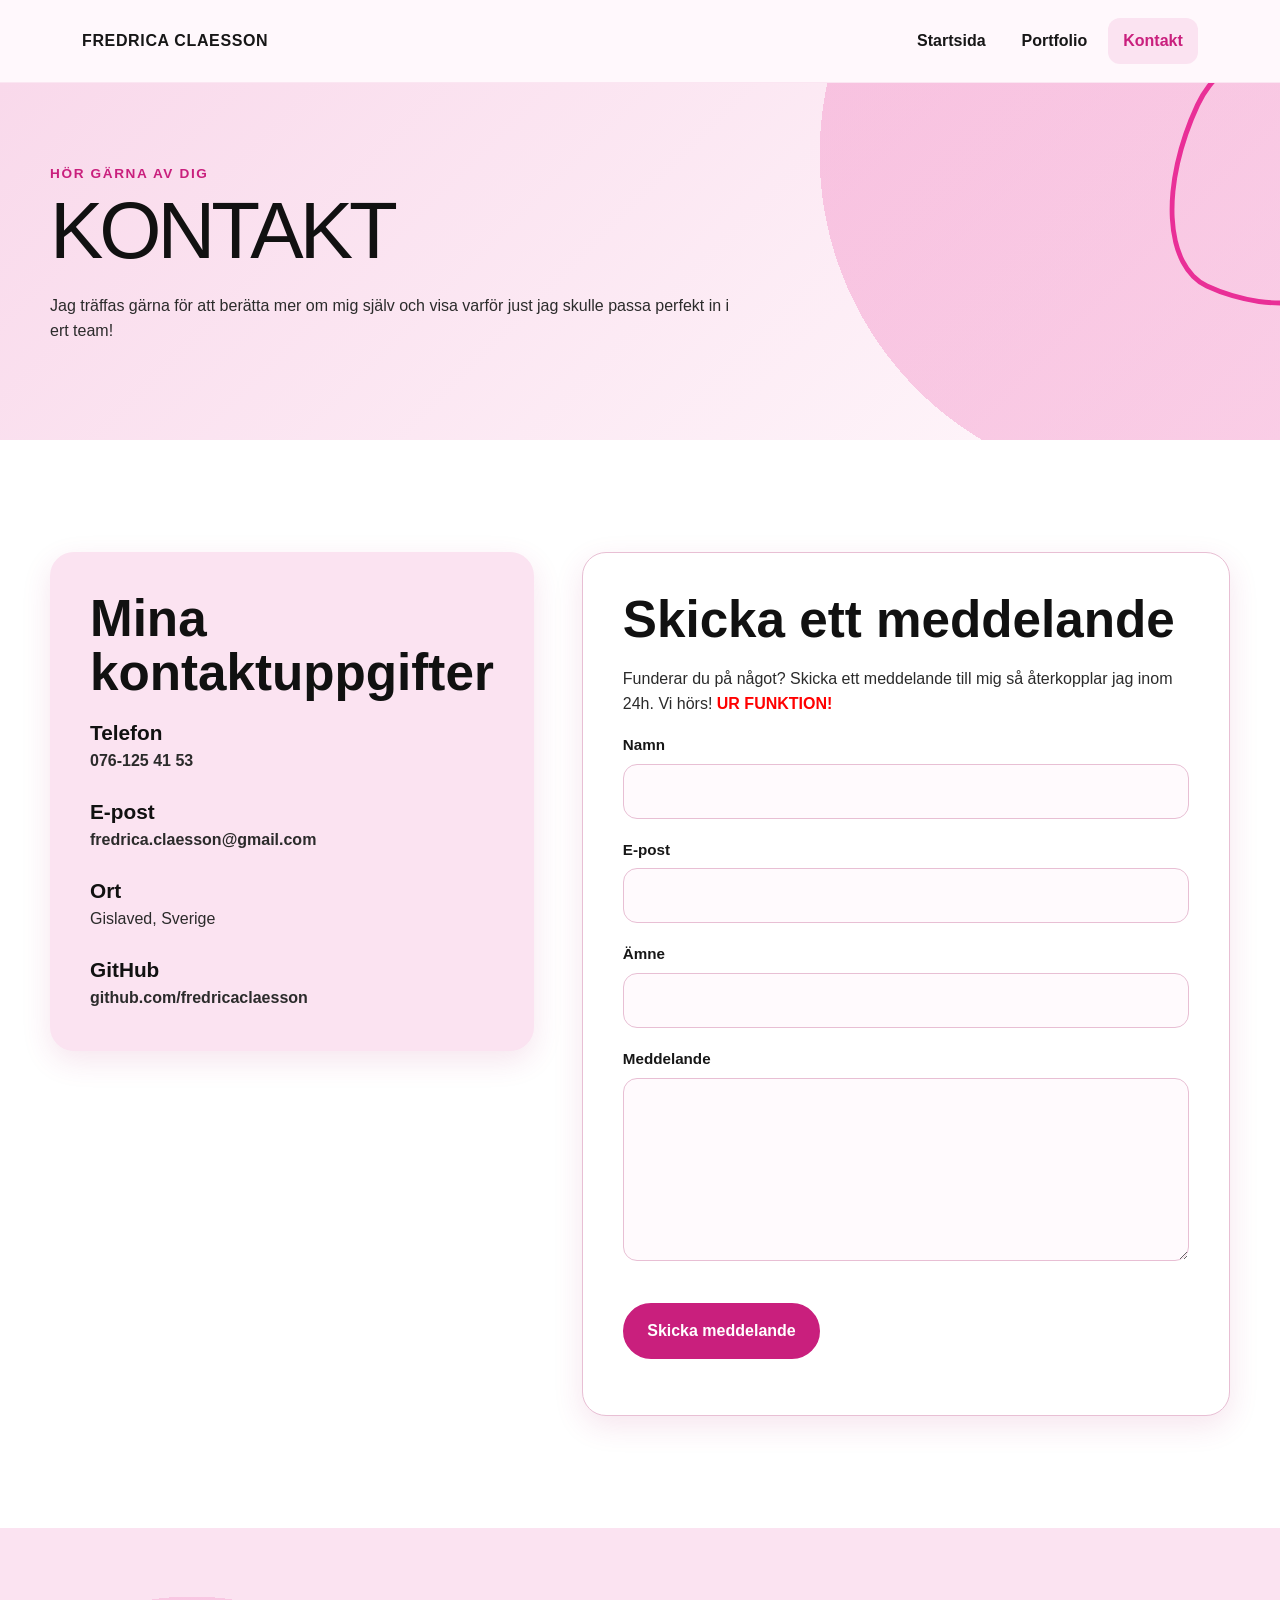
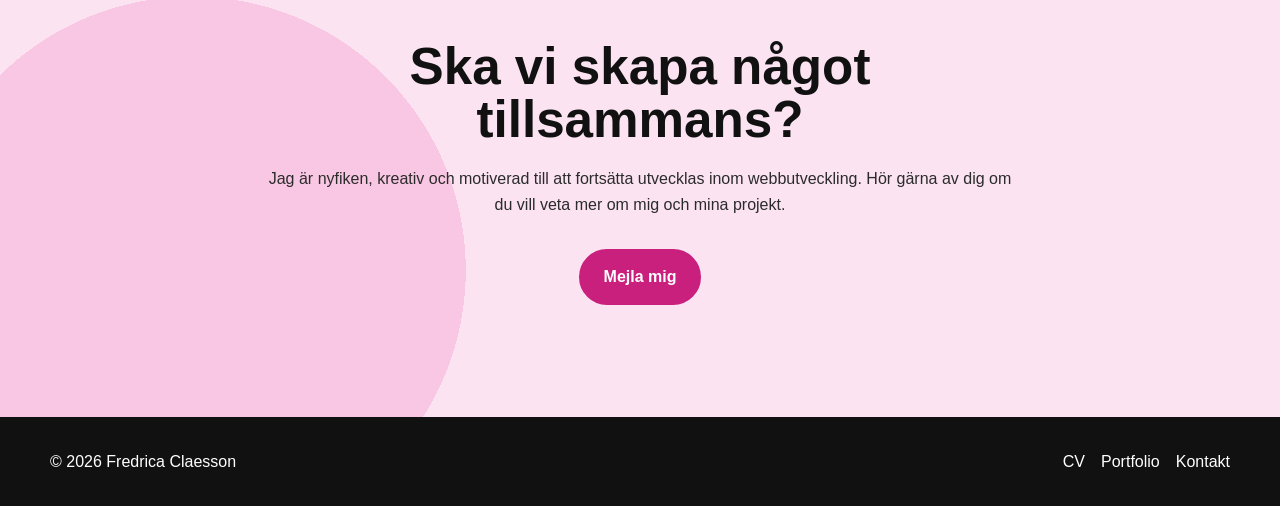
==== kontakt.html @ 320f67d7 "Add files via upload" ====
<!DOCTYPE html>
<html lang="sv">
<head>
    <meta charset="UTF-8">
    <meta name="viewport" content="width=device-width, initial-scale=1.0">

    <meta
        name="description"
        content="Kontaktuppgifter till Fredrica Claesson, webbutvecklingsstudent."
    >

    <title>Kontakt | Fredrica Claesson</title>

    <link rel="stylesheet" href="cv.css">
    <script src="cv.js" defer></script>
</head>

<body>

    <header class="site-header">
        <div class="header-container">

            <a href="index.html" class="logo">
                Fredrica Claesson
            </a>

            <button
                class="menu-button"
                type="button"
                aria-label="Öppna meny"
                aria-expanded="false"
                aria-controls="main-navigation"
            >
                <span></span>
                <span></span>
                <span></span>
            </button>

            <nav id="main-navigation" class="main-navigation" aria-label="Huvudmeny">
                <ul>

                    <li>
                        <a href="index.html">
                            Startsida
                        </a>
                    </li>

                    <li>
                        <a href="portfolio.html">
                            Portfolio
                        </a>
                    </li>

                    <li>
                        <a href="kontakt.html" aria-current="page">
                            Kontakt
                        </a>
                    </li>

                </ul>
            </nav>

        </div>
    </header>


    <main>

        <!-- SIDINTRO -->
        <section class="page-hero">

            <div class="section-container">

                <p class="section-label">
                    Hör gärna av dig
                </p>

                <h1>Kontakt</h1>

                <p>
                    Jag träffas gärna för att berätta mer om mig själv
                    och visa varför just jag skulle passa perfekt
                    in i ert team!
                </p>

            </div>

        </section>


        <!-- KONTAKTUPPGIFTER -->
        <section id="kontakt" class="section contact-section">

            <div class="section-container contact-layout">

                <div class="contact-information">

                    <h2>
                        Mina kontaktuppgifter
                    </h2>


                    <address>

                        <div class="contact-item">

                            <h3>Telefon</h3>

                            <a href="tel:+46761254153">
                                076-125 41 53
                            </a>

                        </div>


                        <div class="contact-item">

                            <h3>E-post</h3>

                            <a href="mailto:fredrica.claesson@gmail.com">
                                fredrica.claesson@gmail.com
                            </a>

                        </div>


                        <div class="contact-item">

                            <h3>Ort</h3>

                            <p>
                                Gislaved, Sverige
                            </p>

                        </div>


                        <div class="contact-item">

                            <h3>GitHub</h3>

                            <a
                                href="https://github.com/FredrikaClaesson"
                                target="_blank"
                                rel="noopener"
                            >
                                github.com/fredricaclaesson
                            </a>

                        </div>

                    </address>

                </div>


                <!-- KONTAKTFORMULÄR -->
                <div class="contact-form-wrapper">

                    <h2>
                        Skicka ett meddelande
                    </h2>

                    <p>
                        Funderar du på något? Skicka ett meddelande till 
                        mig så återkopplar jag inom 24h. Vi hörs! 
                        <span class="ur-funktion">UR FUNKTION!</span>
                    </p>


                    <form id="contact-form">

                        <div class="form-group">

                            <label for="name">
                                Namn
                            </label>

                            <input
                                type="text"
                                id="name"
                                name="name"
                                autocomplete="name"
                                required
                            >

                        </div>


                        <div class="form-group">

                            <label for="email">
                                E-post
                            </label>

                            <input
                                type="email"
                                id="email"
                                name="email"
                                autocomplete="email"
                                required
                            >

                        </div>


                        <div class="form-group">

                            <label for="subject">
                                Ämne
                            </label>

                            <input
                                type="text"
                                id="subject"
                                name="subject"
                                required
                            >

                        </div>


                        <div class="form-group">

                            <label for="message">
                                Meddelande
                            </label>

                            <textarea
                                id="message"
                                name="message"
                                rows="6"
                                required
                            ></textarea>

                        </div>


                        <button type="submit" class="button">
                            Skicka meddelande
                        </button>

                        <p
                            id="form-message"
                            class="form-message"
                            aria-live="polite"
                        ></p>

                    </form>

                </div>

            </div>

        </section>


        <!-- AVSLUTNING -->
        <section class="section contact-cta">

            <div class="section-container">

                <h2>
                    Ska vi skapa något tillsammans?
                </h2>

                <p>
                    Jag är nyfiken, kreativ och motiverad till att fortsätta
                    utvecklas inom webbutveckling. Hör gärna av dig om
                    du vill veta mer om mig och mina projekt.
                </p>

                <a
                    href="#kontakt" class="button">
                    Mejla mig
                </a>

            </div>

        </section>

    </main>


    <footer class="site-footer">

        <div class="footer-container">

            <p>
                &copy; 2026 Fredrica Claesson
            </p>

            <nav aria-label="Sidfotsmeny">
                <a href="index.html">CV</a>
                <a href="portfolio.html">Portfolio</a>
                <a href="kontakt.html">Kontakt</a>
            </nav>

        </div>

    </footer>

</body>
</html>
---- cv.css ----
/* =========================================================
   FREDRICA CLAESSON - CV & PORTFOLIO
   Mobile First
   ========================================================= */


/* =========================
   1. GRUNDINSTÄLLNINGAR
   ========================= */

*,
*::before,
*::after {
    box-sizing: border-box;
}

html {
    scroll-behavior: smooth;
}

body {
    margin: 0;
    font-family: Arial, Helvetica, sans-serif;
    color: #171717;
    background-color: #fff8fc;
    line-height: 1.6;
}

img {
    display: block;
    max-width: 100%;
}

a {
    color: inherit;
    text-decoration: none;
}

ul {
    margin: 0;
    padding: 0;
}

button,
input,
textarea {
    font: inherit;
}


/* =========================
   2. FÄRGER & GENERELLA KLASSER
   ========================= */

:root {
    --pink-light: #fbe3f1;
    --pink-soft: #f7bfdc;
    --pink: #ef71b3;
    --pink-strong: #e92f97;
    --pink-dark: #c91f7d;

    --white: #ffffff;
    --black: #111111;
    --text: #2b2b2b;
    --muted: #666666;

    --border: #e8bfd4;

    --shadow:
        0 10px 30px rgba(182, 45, 116, 0.12);

    --radius-small: 14px;
    --radius-medium: 24px;
    --radius-large: 40px;

    --max-width: 1180px;
}


/* =========================
   3. TYPOGRAFI
   ========================= */

h1,
h2,
h3,
h4,
p {
    margin-top: 0;
}

h1,
h2,
h3,
h4 {
    color: var(--black);
}

h1 {
    font-size: clamp(2.8rem, 11vw, 5rem);
    line-height: 0.95;
    font-weight: 500;
    letter-spacing: -0.05em;
    text-transform: uppercase;
}

h2 {
    font-size: clamp(2rem, 7vw, 3.2rem);
    line-height: 1.05;
    margin-bottom: 1.2rem;
}

h3 {
    font-size: 1.3rem;
    line-height: 1.3;
    margin-bottom: 0.4rem;
}

h4 {
    font-size: 1.05rem;
    margin-bottom: 0.25rem;
}

p {
    font-size: 1rem;
    color: var(--text);
}

strong {
    font-weight: 700;
}

/* Text för ur funktion */
.ur-funktion {
    color: red;
    font-weight: bold;
}

/* =========================
   4. GEMENSAM LAYOUT
   ========================= */

.section {
    position: relative;
    padding: 4.5rem 1.25rem;
    overflow: hidden;
}

.section-container,
.header-container,
.footer-container {
    width: min(100%, var(--max-width));
    margin: 0 auto;
}

.section-label {
    margin-bottom: 0.5rem;
    font-size: 0.85rem;
    font-weight: 700;
    text-transform: uppercase;
    letter-spacing: 0.12em;
    color: var(--pink-dark);
}


/* =========================
   5. HEADER
   ========================= */

.site-header {
    position: sticky;
    top: 0;
    z-index: 1000;
    background-color: rgba(255, 248, 252, 0.96);
    backdrop-filter: blur(12px);
    border-bottom: 1px solid rgba(201, 31, 125, 0.08);
}

.header-container {
    min-height: 74px;
    display: flex;
    align-items: center;
    justify-content: space-between;
    gap: 1rem;
    padding: 0 1.25rem;
}

.logo {
    font-size: 1rem;
    font-weight: 700;
    text-transform: uppercase;
    letter-spacing: 0.04em;
}


/* =========================
   6. MOBILMENY
   ========================= */

.menu-button {
    width: 46px;
    height: 46px;

    display: flex;
    flex-direction: column;
    justify-content: center;
    gap: 5px;

    padding: 10px;

    border: 0;
    border-radius: 50%;

    background-color: var(--pink-soft);
    cursor: pointer;
}

.menu-button span {
    display: block;
    width: 100%;
    height: 2px;

    background-color: var(--black);

    transition:
        transform 0.3s ease,
        opacity 0.3s ease;
}

.menu-button.is-active span:nth-child(1) {
    transform: translateY(7px) rotate(45deg);
}

.menu-button.is-active span:nth-child(2) {
    opacity: 0;
}

.menu-button.is-active span:nth-child(3) {
    transform: translateY(-7px) rotate(-45deg);
}


/* =========================
   7. NAVIGATION
   ========================= */

.main-navigation {
    position: absolute;

    top: 74px;
    left: 0;

    width: 100%;

    background-color: var(--white);

    max-height: 0;
    overflow: hidden;

    transition: max-height 0.35s ease;

    box-shadow: 0 12px 30px rgba(0, 0, 0, 0.08);
}

.main-navigation.is-open {
    max-height: 320px;
}

.main-navigation ul {
    list-style: none;
    padding: 1rem 1.25rem 1.5rem;
}

.main-navigation li + li {
    margin-top: 0.35rem;
}

.main-navigation a {
    display: block;

    padding: 0.9rem 1rem;

    border-radius: 12px;

    font-weight: 600;
}

.main-navigation a:hover,
.main-navigation a:focus-visible {
    background-color: var(--pink-light);
}

.main-navigation a[aria-current="page"] {
    color: var(--pink-dark);
    background-color: var(--pink-light);
}


/* =========================
   8. HERO / STARTSIDA
   ========================= */

.hero {
    position: relative;

    display: grid;
    gap: 2rem;

    padding: 2rem 1.25rem 4.5rem;

    overflow: hidden;

    background:
        radial-gradient(
            circle at 5% 15%,
            rgba(240, 104, 177, 0.26) 0,
            rgba(240, 104, 177, 0.26) 27%,
            transparent 27%
        ),
        radial-gradient(
            circle at 92% 90%,
            rgba(244, 177, 216, 0.52) 0,
            rgba(244, 177, 216, 0.52) 28%,
            transparent 28%
        ),
        linear-gradient(
            135deg,
            #fbe6f2 0%,
            #fff9fc 100%
        );
}

.hero::before {
    content: "";

    position: absolute;

    width: 240px;
    height: 240px;

    top: -140px;
    right: -70px;

    border: 5px solid var(--pink-strong);
    border-radius: 45% 55% 61% 39% / 40% 44% 56% 60%;

    transform: rotate(20deg);

    opacity: 0.9;
}

.hero::after {
    content: "";

    position: absolute;

    width: 200px;
    height: 260px;

    left: -130px;
    bottom: 2rem;

    border: 5px solid var(--pink-strong);
    border-radius: 60% 40% 55% 45% / 42% 62% 38% 58%;

    transform: rotate(-30deg);
}

.hero-image-wrapper,
.hero-content {
    position: relative;
    z-index: 2;
}

.hero-image-wrapper {
    width: min(100%, 430px);
    margin: 0 auto;
}

.hero-image-wrapper::before {
    content: "";

    position: absolute;

    inset: -12px;

    z-index: -1;

    background-color: var(--pink-soft);

    border-radius: 45% 55% 58% 42% / 55% 44% 56% 45%;

    transform: rotate(-4deg);
}

.hero-image {
    width: 100%;
    aspect-ratio: 4 / 5;

    object-fit: cover;

    border-radius: 48% 52% 60% 40% / 55% 45% 55% 45%;

    box-shadow: var(--shadow);
}

.hero-content {
    width: min(100%, 680px);
}

.hero-subtitle {
    margin-bottom: 0.5rem;

    font-size: 0.95rem;
    letter-spacing: 0.08em;
    text-transform: uppercase;
}

.hero-content h1 {
    margin-bottom: 2.5rem;
}

.hero-content h2 {
    margin-bottom: 1rem;
}

.hero-content p {
    max-width: 620px;
}


/* =========================
   9. KNAPPAR
   ========================= */

.button {
    display: inline-flex;
    align-items: center;
    justify-content: center;

    min-height: 48px;

    margin-top: 1rem;
    padding: 0.8rem 1.4rem;

    border: 2px solid var(--pink-dark);
    border-radius: 999px;

    background-color: var(--pink-dark);
    color: var(--white);

    font-weight: 700;

    transition:
        background-color 0.25s ease,
        color 0.25s ease,
        transform 0.25s ease,
        box-shadow 0.25s ease;
}

.button:hover,
.button:focus-visible {
    background-color: transparent;
    color: var(--pink-dark);

    transform: translateY(-2px);

    box-shadow: var(--shadow);
}


/* =========================
   10. UTBILDNING
   ========================= */

.education-section {
    background-color: var(--white);
}

.education-list {
    display: grid;
    gap: 1.25rem;
}

.education-card {
    padding: 1.5rem;

    border-radius: var(--radius-medium);

    background-color: var(--pink-light);

    box-shadow: var(--shadow);
}

.education-card p {
    margin-bottom: 0.3rem;
}

.education-card p:last-child {
    margin-bottom: 0;
}


/* =========================
   11. ERFARENHET
   ========================= */

.experience-section {
    background-color: var(--pink-light);
}

.experience-section::after {
    content: "";

    position: absolute;

    width: 280px;
    height: 280px;

    right: -150px;
    bottom: -110px;

    border: 5px solid var(--pink-strong);
    border-radius: 50% 40% 58% 42% / 48% 55% 45% 52%;
}

.experience-card {
    position: relative;
    z-index: 1;

    padding: 1.6rem;

    border-radius: var(--radius-medium);

    background-color: rgba(255, 255, 255, 0.7);
}

.experience-date {
    font-weight: 700;
    color: var(--pink-dark);
}

.reference {
    margin-top: 1.5rem;
    padding-top: 1rem;

    border-top: 1px solid var(--border);
}

.reference p {
    margin-bottom: 0.2rem;
}

.reference a {
    font-weight: 700;
    color: var(--pink-dark);
}


/* =========================
   12. KUNSKAPER
   ========================= */

.skills-section {
    background-color: var(--white);
}

.skills-list {
    display: flex;
    flex-wrap: wrap;
    gap: 0.75rem;

    list-style: none;

    margin-top: 1.5rem;
}

.skills-list li {
    padding: 0.7rem 1rem;

    border: 2px solid var(--pink-strong);
    border-radius: 999px;

    background-color: var(--white);

    font-weight: 700;
}


/* =========================
   13. ROLIG FAKTA
   ========================= */

.facts-section {
    background:
        radial-gradient(
            circle at 88% 55%,
            rgba(245, 172, 214, 0.66) 0,
            rgba(245, 172, 214, 0.66) 37%,
            transparent 37%
        ),
        var(--pink-light);
}

.facts-list {
    position: relative;
    z-index: 2;

    max-width: 800px;

    padding-left: 1.4rem;
}

.facts-list li {
    margin-bottom: 1rem;
    padding-left: 0.3rem;
}

.facts-list li::marker {
    color: var(--pink-dark);
}


/* =========================
   14. PORTFOLIO PREVIEW
   ========================= */

.portfolio-preview {
    text-align: center;

    background-color: var(--white);
}

.portfolio-preview .section-container {
    max-width: 800px;
}

.portfolio-preview p {
    max-width: 650px;
    margin-left: auto;
    margin-right: auto;
}


/* =========================
   15. SIDHERO
   ========================= */

.page-hero {
    position: relative;

    padding: 4rem 1.25rem;

    overflow: hidden;

    background:
        radial-gradient(
            circle at 90% 20%,
            rgba(238, 104, 179, 0.3) 0,
            rgba(238, 104, 179, 0.3) 28%,
            transparent 28%
        ),
        linear-gradient(
            135deg,
            #f9d9eb,
            #fff9fc
        );
}

.page-hero::after {
    content: "";

    position: absolute;

    width: 230px;
    height: 280px;

    right: -125px;
    top: -50px;

    border: 5px solid var(--pink-strong);

    border-radius:
        57% 43% 62% 38% /
        42% 62% 38% 58%;

    transform: rotate(25deg);
}

.page-hero .section-container {
    position: relative;
    z-index: 1;
}

.page-hero h1 {
    margin-bottom: 1.5rem;
}

.page-hero p {
    max-width: 700px;
}


/* =========================
   16. PORTFOLIO - PROJEKT
   ========================= */

.projects-section {
    background-color: var(--pink-light);
}

.section-heading {
    margin-bottom: 2rem;
}

.projects-grid {
    display: grid;
    gap: 1.5rem;
}

.project-card {
    position: relative;

    overflow: hidden;

    border-radius: var(--radius-medium);

    background-color: var(--white);

    box-shadow: var(--shadow);
}

.project-number {
    padding: 1.2rem 1.4rem;

    background-color: var(--pink-soft);

    font-size: 2.2rem;
    font-weight: 700;
    line-height: 1;
}

.project-content {
    padding: 1.5rem;
}

.project-category {
    margin-bottom: 0.5rem;

    color: var(--pink-dark);

    font-size: 0.8rem;
    font-weight: 700;
    text-transform: uppercase;
    letter-spacing: 0.1em;
}

.project-links {
    display: flex;
    flex-wrap: wrap;
    gap: 0.75rem;

    margin-top: 1.25rem;
}

.project-links a {
    display: inline-block;

    padding: 0.65rem 1rem;

    border: 2px solid var(--pink-dark);
    border-radius: 999px;

    color: var(--pink-dark);

    font-weight: 700;

    transition:
        background-color 0.25s ease,
        color 0.25s ease;
}

.project-links a:hover,
.project-links a:focus-visible {
    background-color: var(--pink-dark);
    color: var(--white);
}


/* =========================
   17. GITHUB-SEKTION
   ========================= */

.github-section {
    text-align: center;

    background-color: var(--white);
}

.github-section .section-container {
    max-width: 760px;
}


/* =========================
   18. KONTAKTSIDA
   ========================= */

.contact-section {
    background-color: var(--white);
}

.contact-layout {
    display: grid;
    gap: 2rem;
}

.contact-information,
.contact-form-wrapper {
    padding: 1.6rem;

    border-radius: var(--radius-medium);

    box-shadow: var(--shadow);
}

.contact-information {
    background-color: var(--pink-light);
}

.contact-form-wrapper {
    background-color: var(--white);

    border: 1px solid var(--border);
}

address {
    font-style: normal;
}

.contact-item {
    margin-bottom: 1.5rem;
}

.contact-item:last-child {
    margin-bottom: 0;
}

.contact-item h3 {
    margin-bottom: 0.15rem;
}

.contact-item p,
.contact-item a {
    color: var(--text);
}

.contact-item a {
    word-break: break-word;
    font-weight: 600;
}

.contact-item a:hover,
.contact-item a:focus-visible {
    color: var(--pink-dark);
}


/* =========================
   19. FORMULÄR
   ========================= */

.form-group {
    margin-bottom: 1.2rem;
}

.form-group label {
    display: block;

    margin-bottom: 0.4rem;

    font-size: 0.95rem;
    font-weight: 700;
}

.form-group input,
.form-group textarea {
    width: 100%;

    padding: 0.85rem 1rem;

    border: 1px solid var(--border);
    border-radius: var(--radius-small);

    background-color: #fffafd;

    color: var(--text);

    outline: none;

    transition:
        border-color 0.2s ease,
        box-shadow 0.2s ease;
}

.form-group textarea {
    resize: vertical;
}

.form-group input:focus,
.form-group textarea:focus {
    border-color: var(--pink-dark);

    box-shadow:
        0 0 0 4px rgba(201, 31, 125, 0.12);
}

.form-message {
    margin-top: 1rem;

    font-weight: 700;
    color: var(--pink-dark);
}


/* =========================
   20. KONTAKT CTA
   ========================= */

.contact-cta {
    text-align: center;

    background:
        radial-gradient(
            circle at 15% 70%,
            rgba(240, 100, 177, 0.22) 0,
            rgba(240, 100, 177, 0.22) 24%,
            transparent 24%
        ),
        var(--pink-light);
}

.contact-cta .section-container {
    max-width: 760px;
}


/* =========================
   21. FOOTER
   ========================= */

.site-footer {
    padding: 2rem 1.25rem;

    background-color: var(--black);
    color: var(--white);
}

.footer-container {
    display: flex;
    flex-direction: column;
    gap: 1rem;
}

.site-footer p {
    margin: 0;
    color: var(--white);
}

.site-footer nav {
    display: flex;
    flex-wrap: wrap;
    gap: 1rem;
}

.site-footer a {
    color: var(--white);
}

.site-footer a:hover,
.site-footer a:focus-visible {
    color: var(--pink-soft);
}


/* =========================
   22. TILLGÄNGLIGHET
   ========================= */

a:focus-visible,
button:focus-visible {
    outline: 3px solid var(--pink-dark);
    outline-offset: 4px;
}


/* =========================================================
   TABLET
   ========================================================= */

@media (min-width: 700px) {

    .section {
        padding:
            5.5rem
            2rem;
    }

    .header-container {
        padding:
            0
            2rem;
    }

    .hero {
        padding:
            3.5rem
            2rem
            5.5rem;
    }

    .page-hero {
        padding:
            5rem
            2rem;
    }


    /* UTBILDNING */

    .education-list {
        grid-template-columns:
            repeat(2, 1fr);
    }


    /* PROJEKT */

    .projects-grid {
        grid-template-columns:
            repeat(2, 1fr);
    }

    .project-card:nth-child(3) {
        grid-column:
            1 / -1;
    }


    /* KONTAKT */

    .contact-information,
    .contact-form-wrapper {
        padding: 2rem;
    }


    /* FOOTER */

    .footer-container {
        flex-direction: row;
        align-items: center;
        justify-content: space-between;
    }
}


/* =========================================================
   DESKTOP
   ========================================================= */

@media (min-width: 950px) {

    /* HEADER */

    .site-header {
        position: sticky;
    }

    .header-container {
        min-height: 82px;
    }

    .menu-button {
        display: none;
    }

    .main-navigation {
        position: static;

        width: auto;
        max-height: none;

        overflow: visible;

        background-color: transparent;
        box-shadow: none;
    }

    .main-navigation ul {
        display: flex;
        align-items: center;
        gap: 0.35rem;

        padding: 0;
    }

    .main-navigation li + li {
        margin-top: 0;
    }

    .main-navigation a {
        padding:
            0.65rem
            0.95rem;
    }


    /* HERO */

    .hero {
        min-height: calc(100vh - 82px);

        grid-template-columns:
            minmax(360px, 0.9fr)
            minmax(420px, 1.1fr);

        align-items: center;

        gap: 5rem;

        padding:
            5rem
            max(2rem, calc((100vw - var(--max-width)) / 2));
    }

    .hero-image-wrapper {
        width: 100%;
    }

    .hero-image {
        aspect-ratio: 0.84;
    }

    .hero-content {
        max-width: 630px;
    }

    .hero-content h1 {
        font-size:
            clamp(
                4rem,
                7vw,
                7.2rem
            );

        margin-bottom: 3rem;
    }

    .hero-content h2 {
        font-size: 3rem;
    }


    /* ERFARENHET */

    .experience-card {
        max-width: 850px;

        padding: 2.2rem;
    }


    /* FAKTA */

    .facts-section .section-container {
        display: grid;

        grid-template-columns:
            0.8fr
            1.2fr;

        gap: 4rem;

        align-items: start;
    }

    .facts-section h2 {
        max-width: 350px;
    }


    /* PROJEKT */

    .projects-grid {
        grid-template-columns:
            repeat(3, 1fr);
    }

    .project-card:nth-child(3) {
        grid-column: auto;
    }


    /* KONTAKT */

    .contact-layout {
        grid-template-columns:
            0.85fr
            1.15fr;

        align-items: start;

        gap: 3rem;
    }

    .contact-information,
    .contact-form-wrapper {
        padding: 2.5rem;
    }
}


/* =========================================================
   STÖRRE SKÄRMAR
   ========================================================= */

@media (min-width: 1200px) {

    .section {
        padding-top: 7rem;
        padding-bottom: 7rem;
    }

    .hero {
        gap: 6rem;
    }

    .education-card {
        padding: 2rem;
    }

    .project-content {
        padding: 2rem;
    }
}


/* =========================================================
   MINSKADE ANIMATIONER
   För användare som valt reduced motion
   ========================================================= */

@media (prefers-reduced-motion: reduce) {

    *,
    *::before,
    *::after {
        scroll-behavior: auto !important;
        transition-duration: 0.01ms !important;
        animation-duration: 0.01ms !important;
        animation-iteration-count: 1 !important;
    }
}
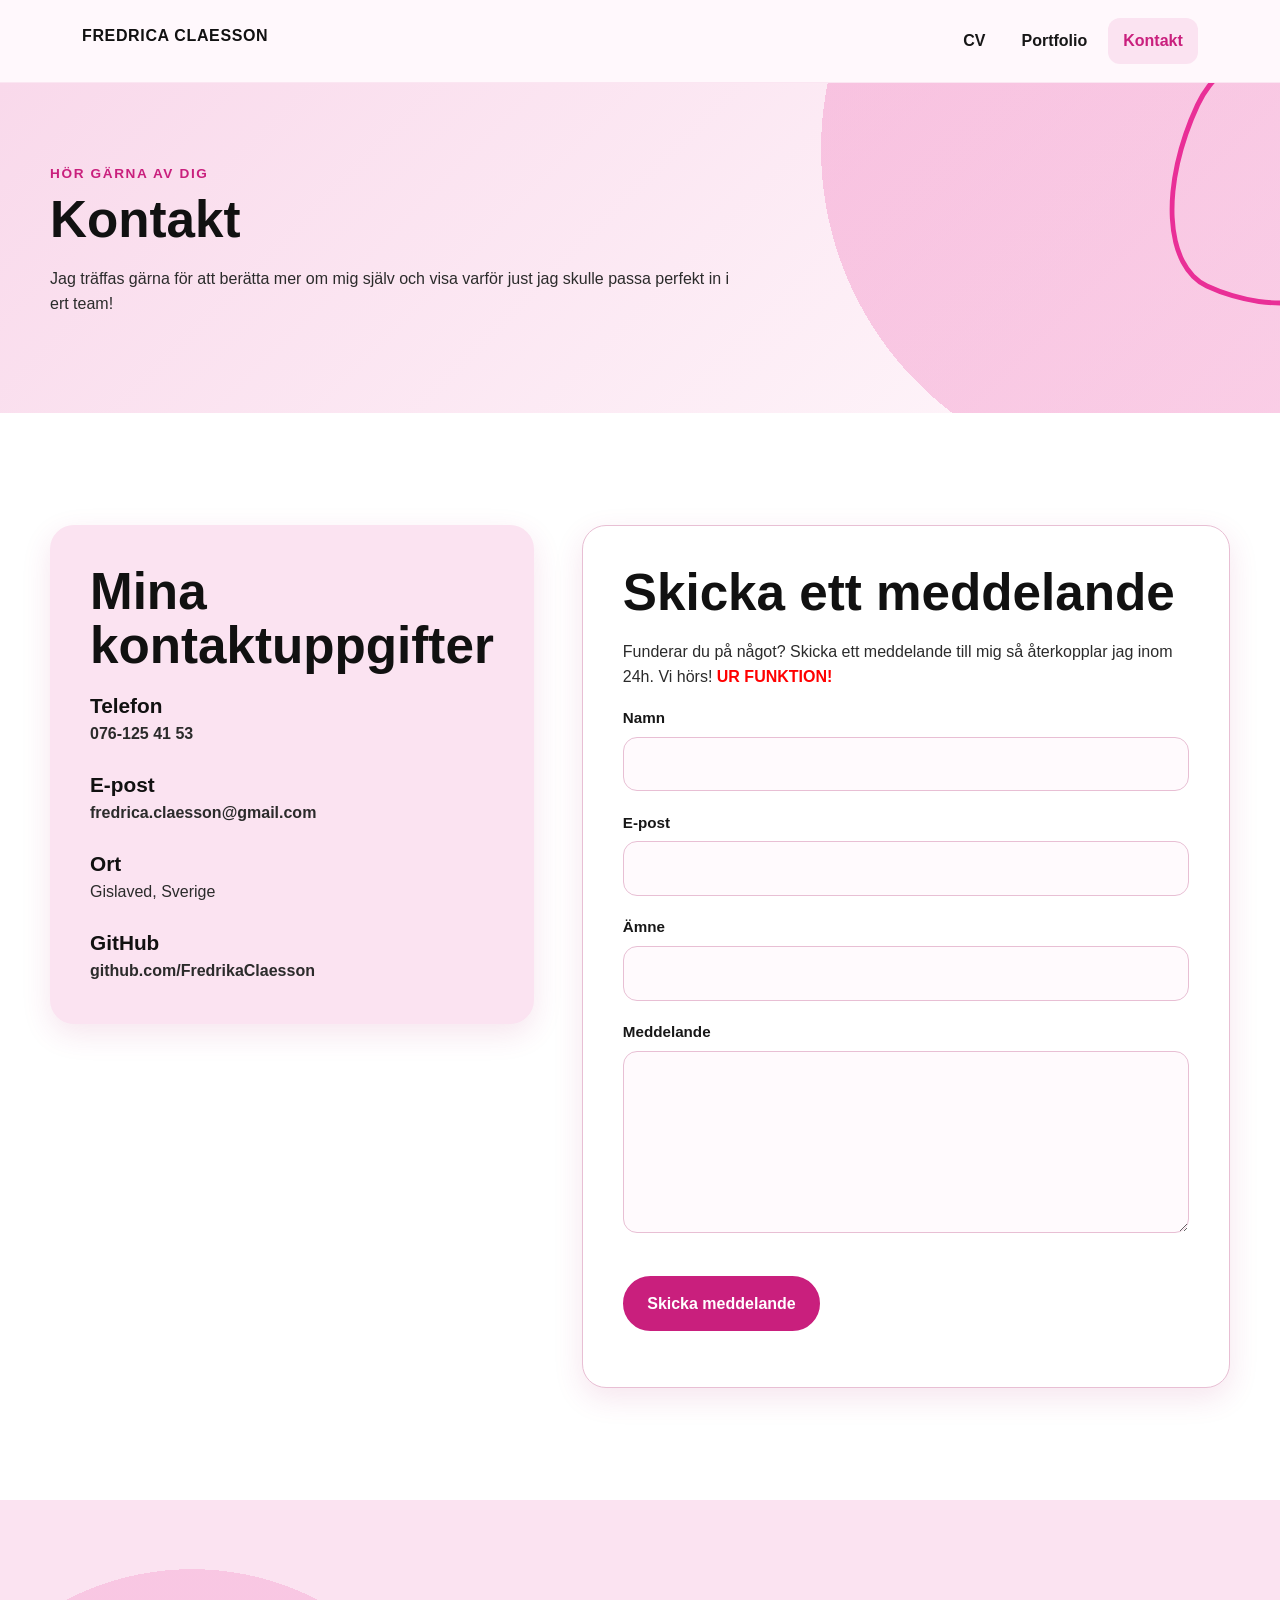
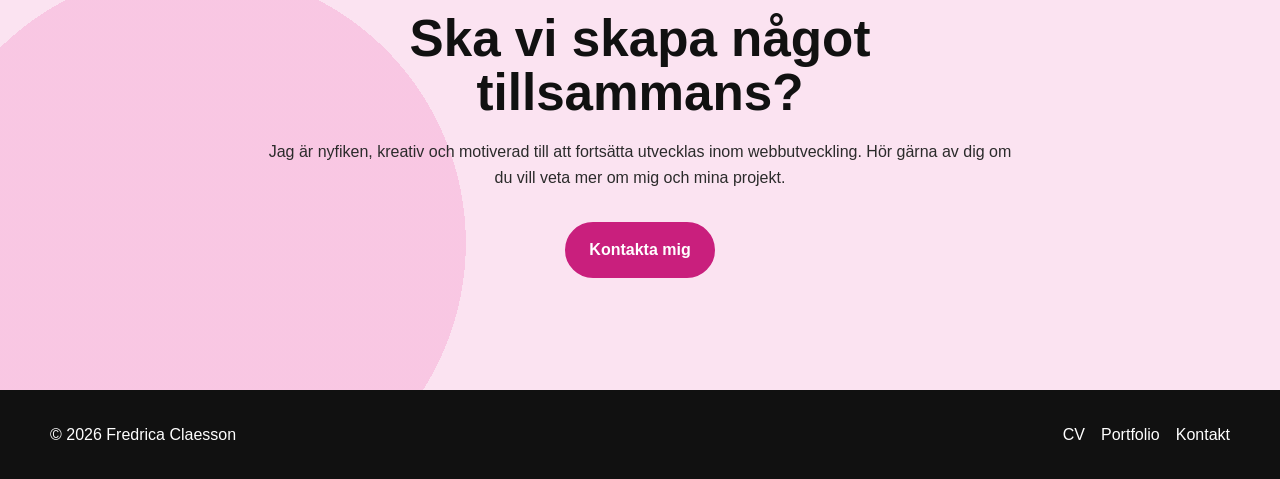
==== commit d806136c: "Komplettering" ====
--- a/kontakt.html
+++ b/kontakt.html
@@ -1,5 +1,6 @@
 <!DOCTYPE html>
 <html lang="sv">
+
 <head>
     <meta charset="UTF-8">
     <meta name="viewport" content="width=device-width, initial-scale=1.0">
@@ -18,11 +19,14 @@
 <body>
 
     <header class="site-header">
+
         <div class="header-container">
 
-            <a href="index.html" class="logo">
-                Fredrica Claesson
-            </a>
+            <h1 class="logo">
+                <a href="index.html">
+                    Fredrica Claesson
+                </a>
+            </h1>
 
             <button
                 class="menu-button"
@@ -36,12 +40,16 @@
                 <span></span>
             </button>
 
-            <nav id="main-navigation" class="main-navigation" aria-label="Huvudmeny">
+            <nav
+                id="main-navigation"
+                class="main-navigation"
+                aria-label="Huvudmeny"
+            >
                 <ul>
 
                     <li>
                         <a href="index.html">
-                            Startsida
+                            CV
                         </a>
                     </li>
 
@@ -61,6 +69,7 @@
             </nav>
 
         </div>
+
     </header>
 
 
@@ -75,7 +84,7 @@
                     Hör gärna av dig
                 </p>
 
-                <h1>Kontakt</h1>
+                <h2>Kontakt</h2>
 
                 <p>
                     Jag träffas gärna för att berätta mer om mig själv
@@ -88,8 +97,11 @@
         </section>
 
 
-        <!-- KONTAKTUPPGIFTER -->
-        <section id="kontakt" class="section contact-section">
+        <!-- KONTAKT -->
+        <section
+            id="kontakt"
+            class="section contact-section"
+        >
 
             <div class="section-container contact-layout">
 
@@ -99,7 +111,6 @@
                         Mina kontaktuppgifter
                     </h2>
 
-
                     <address>
 
                         <div class="contact-item">
@@ -142,9 +153,9 @@
                             <a
                                 href="https://github.com/FredrikaClaesson"
                                 target="_blank"
-                                rel="noopener"
+                                rel="noopener noreferrer"
                             >
-                                github.com/fredricaclaesson
+                                github.com/FredrikaClaesson
                             </a>
 
                         </div>
@@ -155,18 +166,19 @@
 
 
                 <!-- KONTAKTFORMULÄR -->
-                <div class="contact-form-wrapper">
+                <section class="contact-form-wrapper">
 
                     <h2>
                         Skicka ett meddelande
                     </h2>
 
                     <p>
-                        Funderar du på något? Skicka ett meddelande till 
-                        mig så återkopplar jag inom 24h. Vi hörs! 
-                        <span class="ur-funktion">UR FUNKTION!</span>
+                        Funderar du på något? Skicka ett meddelande till
+                        mig så återkopplar jag inom 24h. Vi hörs!
+                        <strong class="ur-funktion">
+                            UR FUNKTION!
+                        </strong>
                     </p>
-
 
                     <form id="contact-form">
 
@@ -236,7 +248,10 @@
                         </div>
 
 
-                        <button type="submit" class="button">
+                        <button
+                            type="submit"
+                            class="button"
+                        >
                             Skicka meddelande
                         </button>
 
@@ -248,7 +263,7 @@
 
                     </form>
 
-                </div>
+                </section>
 
             </div>
 
@@ -271,8 +286,10 @@
                 </p>
 
                 <a
-                    href="#kontakt" class="button">
-                    Mejla mig
+                    href="#kontakt"
+                    class="button"
+                >
+                    Kontakta mig
                 </a>
 
             </div>
@@ -301,4 +318,5 @@
     </footer>
 
 </body>
-</html>+
+</html>
--- a/cv.css
+++ b/cv.css
@@ -7,17 +7,17 @@
 /* =========================
    1. GRUNDINSTÄLLNINGAR
    ========================= */
-
+/* Grundinställningar för hela sidan */
 *,
 *::before,
 *::after {
     box-sizing: border-box;
 }
-
+/* Gör scrollningen mjuk */
 html {
     scroll-behavior: smooth;
 }
-
+/* Sidans grundutseende */
 body {
     margin: 0;
     font-family: Arial, Helvetica, sans-serif;
@@ -25,22 +25,22 @@
     background-color: #fff8fc;
     line-height: 1.6;
 }
-
+/* Gör bilder responsiva */
 img {
     display: block;
     max-width: 100%;
 }
-
+/* Tar bort standardutseendet på länkar */
 a {
     color: inherit;
     text-decoration: none;
 }
-
+/* Tar bort standardmarginaler från listor */
 ul {
     margin: 0;
     padding: 0;
 }
-
+/* Formulärelement använder samma typsnitt som sidan */
 button,
 input,
 textarea {
@@ -51,7 +51,7 @@
 /* =========================
    2. FÄRGER & GENERELLA KLASSER
    ========================= */
-
+/* Variabler för färger och storlekar som används flera gånger */
 :root {
     --pink-light: #fbe3f1;
     --pink-soft: #f7bfdc;
@@ -65,14 +65,14 @@
     --muted: #666666;
 
     --border: #e8bfd4;
-
+    /* Skugga som används på olika kort */
     --shadow:
         0 10px 30px rgba(182, 45, 116, 0.12);
-
+/* Rundade hörn */
     --radius-small: 14px;
     --radius-medium: 24px;
     --radius-large: 40px;
-
+/* Sidans maximala bredd */
     --max-width: 1180px;
 }
 
@@ -80,7 +80,7 @@
 /* =========================
    3. TYPOGRAFI
    ========================= */
-
+/* Tar bort standardmarginal ovanför text */
 h1,
 h2,
 h3,
@@ -88,14 +88,14 @@
 p {
     margin-top: 0;
 }
-
+/* Samma färg på alla rubriker */
 h1,
 h2,
 h3,
 h4 {
     color: var(--black);
 }
-
+/* Sidans största rubrik */
 h1 {
     font-size: clamp(2.8rem, 11vw, 5rem);
     line-height: 0.95;
@@ -103,13 +103,13 @@
     letter-spacing: -0.05em;
     text-transform: uppercase;
 }
-
+/* Huvudrubriker för sektioner */
 h2 {
     font-size: clamp(2rem, 7vw, 3.2rem);
     line-height: 1.05;
     margin-bottom: 1.2rem;
 }
-
+/* Mindre rubriker */
 h3 {
     font-size: 1.3rem;
     line-height: 1.3;
@@ -121,11 +121,12 @@
     margin-bottom: 0.25rem;
 }
 
+/* Vanlig brödtext */
 p {
     font-size: 1rem;
     color: var(--text);
 }
-
+/* Gör text i strong fet */
 strong {
     font-weight: 700;
 }
@@ -139,20 +140,20 @@
 /* =========================
    4. GEMENSAM LAYOUT
    ========================= */
-
+/* Grundinställningar för sidans sektioner */
 .section {
     position: relative;
     padding: 4.5rem 1.25rem;
     overflow: hidden;
 }
-
+/* Centrerar innehållet och begränsar bredden */
 .section-container,
 .header-container,
 .footer-container {
     width: min(100%, var(--max-width));
     margin: 0 auto;
 }
-
+/* Liten etikett ovanför vissa rubriker */
 .section-label {
     margin-bottom: 0.5rem;
     font-size: 0.85rem;
@@ -166,16 +167,16 @@
 /* =========================
    5. HEADER
    ========================= */
-
+/* Sidans översta meny */
 .site-header {
     position: sticky;
     top: 0;
-    z-index: 1000;
+   z-index: 1000; /* Gör att headern ligger ovanför annat innehåll */
     background-color: rgba(255, 248, 252, 0.96);
-    backdrop-filter: blur(12px);
+    backdrop-filter: blur(12px); /* Ger en suddig effekt bakom headern */
     border-bottom: 1px solid rgba(201, 31, 125, 0.08);
 }
-
+/* Placerar loggan och menyknappen bredvid varandra */
 .header-container {
     min-height: 74px;
     display: flex;
@@ -184,7 +185,7 @@
     gap: 1rem;
     padding: 0 1.25rem;
 }
-
+/* Utseende på namnet (loggan) */
 .logo {
     font-size: 1rem;
     font-weight: 700;
@@ -196,11 +197,11 @@
 /* =========================
    6. MOBILMENY
    ========================= */
-
+/* Knappen som öppnar mobilmenyn */
 .menu-button {
     width: 46px;
     height: 46px;
-
+/* Flexbox placerar strecken i hamburgermenyn */
     display: flex;
     flex-direction: column;
     justify-content: center;
@@ -212,29 +213,29 @@
     border-radius: 50%;
 
     background-color: var(--pink-soft);
-    cursor: pointer;
-}
-
+   cursor: pointer; /* Visar en hand när man håller musen över knappen */
+}
+/* De tre strecken i hamburgermenyn */
 .menu-button span {
     display: block;
     width: 100%;
     height: 2px;
 
     background-color: var(--black);
-
+/* Gör förändringen mjuk när menyn öppnas */
     transition:
         transform 0.3s ease,
         opacity 0.3s ease;
 }
-
+/* Första strecket roteras när menyn är öppen */
 .menu-button.is-active span:nth-child(1) {
     transform: translateY(7px) rotate(45deg);
 }
-
+/* Mittenstrecket försvinner när menyn är öppen */
 .menu-button.is-active span:nth-child(2) {
     opacity: 0;
 }
-
+/* Sista strecket roteras åt andra hållet */
 .menu-button.is-active span:nth-child(3) {
     transform: translateY(-7px) rotate(-45deg);
 }
@@ -243,7 +244,7 @@
 /* =========================
    7. NAVIGATION
    ========================= */
-
+/* Navigationen är stängd från början på mobil */
 .main-navigation {
     position: absolute;
 
@@ -253,28 +254,28 @@
     width: 100%;
 
     background-color: var(--white);
-
+/* max-height 0 gömmer menyn */
     max-height: 0;
     overflow: hidden;
-
+/* Ger en mjuk öppning och stängning */
     transition: max-height 0.35s ease;
 
     box-shadow: 0 12px 30px rgba(0, 0, 0, 0.08);
 }
-
+/* När JavaScript lägger till klassen is-open visas menyn */
 .main-navigation.is-open {
     max-height: 320px;
 }
-
+/* Tar bort listpunkter och ger luft runt menyn */
 .main-navigation ul {
     list-style: none;
     padding: 1rem 1.25rem 1.5rem;
 }
-
+/* Lägger mellanrum mellan menyvalen */
 .main-navigation li + li {
     margin-top: 0.35rem;
 }
-
+/* Gör hela området runt texten klickbart */
 .main-navigation a {
     display: block;
 
@@ -284,12 +285,12 @@
 
     font-weight: 600;
 }
-
+/* Ändrar bakgrund när länken får fokus eller muspekaren är över */
 .main-navigation a:hover,
 .main-navigation a:focus-visible {
     background-color: var(--pink-light);
 }
-
+/* Markerar vilken sida användaren befinner sig på */
 .main-navigation a[aria-current="page"] {
     color: var(--pink-dark);
     background-color: var(--pink-light);
@@ -299,17 +300,17 @@
 /* =========================
    8. HERO / STARTSIDA
    ========================= */
-
+/* Den stora introduktionsdelen högst upp på startsidan */
 .hero {
     position: relative;
-
+/* Grid används för att placera innehållet */
     display: grid;
     gap: 2rem;
 
     padding: 2rem 1.25rem 4.5rem;
 
     overflow: hidden;
-
+/* Flera gradients skapar den rosa bakgrunden */
     background:
         radial-gradient(
             circle at 5% 15%,
@@ -329,7 +330,7 @@
             #fff9fc 100%
         );
 }
-
+/* Skapar en dekorativ form utan extra HTML */
 .hero::before {
     content: "";
 
@@ -348,7 +349,7 @@
 
     opacity: 0.9;
 }
-
+/* Skapar ytterligare en dekorativ form */
 .hero::after {
     content: "";
 
@@ -365,18 +366,18 @@
 
     transform: rotate(-30deg);
 }
-
+/* Gör att bild och text hamnar ovanför dekorationerna */
 .hero-image-wrapper,
 .hero-content {
     position: relative;
     z-index: 2;
 }
-
+/* Behållare runt profilbilden */
 .hero-image-wrapper {
     width: min(100%, 430px);
     margin: 0 auto;
 }
-
+/* Rosa dekorativ form bakom profilbilden */
 .hero-image-wrapper::before {
     content: "";
 
@@ -384,7 +385,7 @@
 
     inset: -12px;
 
-    z-index: -1;
+    z-index: -1; /* Negativt z-index placerar formen bakom bilden */
 
     background-color: var(--pink-soft);
 
@@ -392,22 +393,22 @@
 
     transform: rotate(-4deg);
 }
-
+/* Profilbildens utseende */
 .hero-image {
     width: 100%;
-    aspect-ratio: 4 / 5;
-
-    object-fit: cover;
+    aspect-ratio: 4 / 5; /* Bestämmer bildens proportioner */
+
+    object-fit: cover; /* Bilden fyller området utan att bli utdragen */
 
     border-radius: 48% 52% 60% 40% / 55% 45% 55% 45%;
 
     box-shadow: var(--shadow);
 }
-
+/* Begränsar bredden på texten */
 .hero-content {
     width: min(100%, 680px);
 }
-
+/* Den lilla texten ovanför namnet */
 .hero-subtitle {
     margin-bottom: 0.5rem;
 
@@ -415,15 +416,15 @@
     letter-spacing: 0.08em;
     text-transform: uppercase;
 }
-
+/* Luft under huvudrubriken */
 .hero-content h1 {
     margin-bottom: 2.5rem;
 }
-
+/* Luft under Hej-rubriken */
 .hero-content h2 {
     margin-bottom: 1rem;
 }
-
+/* Gör att textstycken inte blir för breda */
 .hero-content p {
     max-width: 620px;
 }
@@ -432,7 +433,7 @@
 /* =========================
    9. KNAPPAR
    ========================= */
-
+/* Grundutseende för knappar/länkar med klassen button */
 .button {
     display: inline-flex;
     align-items: center;
@@ -444,20 +445,20 @@
     padding: 0.8rem 1.4rem;
 
     border: 2px solid var(--pink-dark);
-    border-radius: 999px;
+    border-radius: 999px; /* Ett stort värde gör knappen helt rundad */
 
     background-color: var(--pink-dark);
     color: var(--white);
 
     font-weight: 700;
-
+/* Gör hover-effekterna mjuka */
     transition:
         background-color 0.25s ease,
         color 0.25s ease,
         transform 0.25s ease,
         box-shadow 0.25s ease;
 }
-
+/* Effekt när användaren håller musen över knappen */
 .button:hover,
 .button:focus-visible {
     background-color: transparent;
@@ -472,16 +473,16 @@
 /* =========================
    10. UTBILDNING
    ========================= */
-
+/* Vit bakgrund på utbildningssektionen */
 .education-section {
     background-color: var(--white);
 }
-
+/* Grid för utbildningskorten */
 .education-list {
     display: grid;
     gap: 1.25rem;
 }
-
+/* Utseende på varje utbildningbox */
 .education-card {
     padding: 1.5rem;
 
@@ -491,11 +492,11 @@
 
     box-shadow: var(--shadow);
 }
-
+/* Mindre mellanrum mellan textstycken i kortet */
 .education-card p {
     margin-bottom: 0.3rem;
 }
-
+/* Tar bort mellanrummet under sista textstycket */
 .education-card p:last-child {
     margin-bottom: 0;
 }
@@ -504,11 +505,11 @@
 /* =========================
    11. ERFARENHET
    ========================= */
-
+/* Rosa bakgrund på erfarenhetssektionen */
 .experience-section {
     background-color: var(--pink-light);
 }
-
+/* Dekorativ form i sektionen */
 .experience-section::after {
     content: "";
 
@@ -523,34 +524,34 @@
     border: 5px solid var(--pink-strong);
     border-radius: 50% 40% 58% 42% / 48% 55% 45% 52%;
 }
-
+/* Box som innehåller arbetslivserfarenheten */
 .experience-card {
     position: relative;
-    z-index: 1;
+    z-index: 1; /* Ser till att boxen ligger framför dekorationen */
 
     padding: 1.6rem;
 
     border-radius: var(--radius-medium);
 
-    background-color: rgba(255, 255, 255, 0.7);
-}
-
+    background-color: rgba(255, 255, 255, 0.7); /* Halvgenomskinlig vit bakgrund */
+}
+/* Färg och stil på datumet */
 .experience-date {
     font-weight: 700;
     color: var(--pink-dark);
 }
-
+/* Referensdelen längst ner i boxen */
 .reference {
     margin-top: 1.5rem;
     padding-top: 1rem;
 
     border-top: 1px solid var(--border);
 }
-
+/* Minskar avståndet mellan referenstexterna */
 .reference p {
     margin-bottom: 0.2rem;
 }
-
+/* Gör länkar i referensdelen tydligare */
 .reference a {
     font-weight: 700;
     color: var(--pink-dark);
@@ -560,21 +561,21 @@
 /* =========================
    12. KUNSKAPER
    ========================= */
-
+/* Vit bakgrund */
 .skills-section {
     background-color: var(--white);
 }
-
+/* Placerar kunskaperna bredvid varandra */
 .skills-list {
     display: flex;
-    flex-wrap: wrap;
+    flex-wrap: wrap; /* Flyttar ner innehåll på ny rad om det inte får plats */
     gap: 0.75rem;
 
     list-style: none;
 
     margin-top: 1.5rem;
 }
-
+/* Varje kunskap visas som en liten rundad etikett */
 .skills-list li {
     padding: 0.7rem 1rem;
 
@@ -590,7 +591,7 @@
 /* =========================
    13. ROLIG FAKTA
    ========================= */
-
+/* Bakgrund med rosa dekorativ cirkel */
 .facts-section {
     background:
         radial-gradient(
@@ -601,7 +602,7 @@
         ),
         var(--pink-light);
 }
-
+/* Inställningar för listan med fakta */
 .facts-list {
     position: relative;
     z-index: 2;
@@ -610,12 +611,12 @@
 
     padding-left: 1.4rem;
 }
-
+/* Skapar mellanrum mellan listpunkterna */
 .facts-list li {
     margin-bottom: 1rem;
     padding-left: 0.3rem;
 }
-
+/* Ändrar färgen på listpunkterna */
 .facts-list li::marker {
     color: var(--pink-dark);
 }
@@ -624,17 +625,17 @@
 /* =========================
    14. PORTFOLIO PREVIEW
    ========================= */
-
+/* Förhandsvisningen av portfolion centreras */
 .portfolio-preview {
     text-align: center;
 
     background-color: var(--white);
 }
-
+/* Begränsar hur brett innehållet får vara */
 .portfolio-preview .section-container {
     max-width: 800px;
 }
-
+/* Centrerar och begränsar texten */
 .portfolio-preview p {
     max-width: 650px;
     margin-left: auto;
@@ -645,14 +646,14 @@
 /* =========================
    15. SIDHERO
    ========================= */
-
+/* Hero-del som används på undersidor */
 .page-hero {
     position: relative;
 
     padding: 4rem 1.25rem;
 
     overflow: hidden;
-
+/* Skapar den rosa bakgrunden */
     background:
         radial-gradient(
             circle at 90% 20%,
@@ -666,7 +667,7 @@
             #fff9fc
         );
 }
-
+/* Dekorativ form i sidheron */
 .page-hero::after {
     content: "";
 
@@ -686,16 +687,16 @@
 
     transform: rotate(25deg);
 }
-
+/* Placerar texten ovanför dekorationen */
 .page-hero .section-container {
     position: relative;
     z-index: 1;
 }
-
+/* Luft under sidans huvudrubrik */
 .page-hero h1 {
     margin-bottom: 1.5rem;
 }
-
+/* Gör texten lättare att läsa genom att begränsa bredden */
 .page-hero p {
     max-width: 700px;
 }
@@ -704,24 +705,24 @@
 /* =========================
    16. PORTFOLIO - PROJEKT
    ========================= */
-
+/* Bakgrund för projektsektionen */
 .projects-section {
     background-color: var(--pink-light);
 }
-
+/* Luft under sektionens rubrik */
 .section-heading {
     margin-bottom: 2rem;
 }
-
+/* Grid som håller projektkorten */
 .projects-grid {
     display: grid;
     gap: 1.5rem;
 }
-
+/* Utseende för varje projektkort */
 .project-card {
     position: relative;
 
-    overflow: hidden;
+    overflow: hidden; /* Gör att innehåll inte sticker utanför rundade hörn */
 
     border-radius: var(--radius-medium);
 
@@ -729,7 +730,7 @@
 
     box-shadow: var(--shadow);
 }
-
+/* Projektets nummer */
 .project-number {
     padding: 1.2rem 1.4rem;
 
@@ -739,11 +740,11 @@
     font-weight: 700;
     line-height: 1;
 }
-
+/* Innehållet i projektboxen */
 .project-content {
     padding: 1.5rem;
 }
-
+/* Visar vilken typ av projekt det är */
 .project-category {
     margin-bottom: 0.5rem;
 
@@ -754,7 +755,7 @@
     text-transform: uppercase;
     letter-spacing: 0.1em;
 }
-
+/* Behållare för projektets länkar */
 .project-links {
     display: flex;
     flex-wrap: wrap;
@@ -762,7 +763,7 @@
 
     margin-top: 1.25rem;
 }
-
+/* Gör projektlänkarna till små knappar */
 .project-links a {
     display: inline-block;
 
@@ -779,7 +780,7 @@
         background-color 0.25s ease,
         color 0.25s ease;
 }
-
+/* Ändrar knappens färger vid hover och fokus */
 .project-links a:hover,
 .project-links a:focus-visible {
     background-color: var(--pink-dark);
@@ -790,13 +791,13 @@
 /* =========================
    17. GITHUB-SEKTION
    ========================= */
-
+/* Centrerar innehållet i GitHub-sektionen */
 .github-section {
     text-align: center;
 
     background-color: var(--white);
 }
-
+/* Begränsar bredden på innehållet */
 .github-section .section-container {
     max-width: 760px;
 }
@@ -805,16 +806,16 @@
 /* =========================
    18. KONTAKTSIDA
    ========================= */
-
+/* Vit bakgrund för kontaktdelen */
 .contact-section {
     background-color: var(--white);
 }
-
+/* Grid som håller kontaktinformation och formulär */
 .contact-layout {
     display: grid;
     gap: 2rem;
 }
-
+/* Gemensamt utseende för kontaktkort och formulär */
 .contact-information,
 .contact-form-wrapper {
     padding: 1.6rem;
@@ -823,43 +824,43 @@
 
     box-shadow: var(--shadow);
 }
-
+/* Rosa bakgrund på kontaktinformationen */
 .contact-information {
     background-color: var(--pink-light);
 }
-
+/* Vit bakgrund och kant runt formuläret */
 .contact-form-wrapper {
     background-color: var(--white);
 
     border: 1px solid var(--border);
 }
-
+/* Tar bort kursiv standardstil från address */
 address {
     font-style: normal;
 }
-
+/* Mellanrum mellan olika kontaktuppgifter */
 .contact-item {
     margin-bottom: 1.5rem;
 }
-
+/* Tar bort mellanrum efter sista kontaktuppgiften */
 .contact-item:last-child {
     margin-bottom: 0;
 }
-
+/* Mindre luft under underrubriken */
 .contact-item h3 {
     margin-bottom: 0.15rem;
 }
-
+/* Textfärg för kontaktuppgifter */
 .contact-item p,
 .contact-item a {
     color: var(--text);
 }
-
+/* Gör långa länkar enklare att visa på små skärmar */
 .contact-item a {
     word-break: break-word;
     font-weight: 600;
 }
-
+/* Ändrar färg när användaren håller över länken */
 .contact-item a:hover,
 .contact-item a:focus-visible {
     color: var(--pink-dark);
@@ -869,11 +870,11 @@
 /* =========================
    19. FORMULÄR
    ========================= */
-
+/* Mellanrum mellan formulärets olika fält */
 .form-group {
     margin-bottom: 1.2rem;
 }
-
+/* Utseende på texten ovanför formulärfälten */
 .form-group label {
     display: block;
 
@@ -882,7 +883,7 @@
     font-size: 0.95rem;
     font-weight: 700;
 }
-
+/* Grundutseende för input och textarea */
 .form-group input,
 .form-group textarea {
     width: 100%;
@@ -896,17 +897,17 @@
 
     color: var(--text);
 
-    outline: none;
+    outline: none; /* Tar bort webbläsarens vanliga outline */
 
     transition:
         border-color 0.2s ease,
         box-shadow 0.2s ease;
 }
-
+/* Användaren kan ändra höjden på meddelanderutan */
 .form-group textarea {
     resize: vertical;
 }
-
+/* Markerar vilket formulärfält användaren skriver i */
 .form-group input:focus,
 .form-group textarea:focus {
     border-color: var(--pink-dark);
@@ -914,7 +915,7 @@
     box-shadow:
         0 0 0 4px rgba(201, 31, 125, 0.12);
 }
-
+/* Meddelande som visas vid formuläret */
 .form-message {
     margin-top: 1rem;
 
@@ -926,7 +927,7 @@
 /* =========================
    20. KONTAKT CTA
    ========================= */
-
+/* CTA betyder Call To Action och uppmanar användaren att göra något */
 .contact-cta {
     text-align: center;
 
@@ -939,7 +940,7 @@
         ),
         var(--pink-light);
 }
-
+/* Begränsar bredden på innehållet */
 .contact-cta .section-container {
     max-width: 760px;
 }
@@ -948,35 +949,35 @@
 /* =========================
    21. FOOTER
    ========================= */
-
+/* Sidans nedersta del */
 .site-footer {
     padding: 2rem 1.25rem;
 
     background-color: var(--black);
     color: var(--white);
 }
-
+/* På mobil placeras innehållet under varandra */
 .footer-container {
     display: flex;
     flex-direction: column;
     gap: 1rem;
 }
-
+/* Vit text i sidfoten */
 .site-footer p {
     margin: 0;
     color: var(--white);
 }
-
+/* Placerar navigationslänkarna bredvid varandra */
 .site-footer nav {
     display: flex;
     flex-wrap: wrap;
     gap: 1rem;
 }
-
+/* Vita länkar i sidfoten */
 .site-footer a {
     color: var(--white);
 }
-
+/* Rosa färg när länken får fokus eller hover */
 .site-footer a:hover,
 .site-footer a:focus-visible {
     color: var(--pink-soft);
@@ -986,7 +987,7 @@
 /* =========================
    22. TILLGÄNGLIGHET
    ========================= */
-
+/* Visar tydligt vilket element som är markerat med tangentbordet */
 a:focus-visible,
 button:focus-visible {
     outline: 3px solid var(--pink-dark);
@@ -999,26 +1000,26 @@
    ========================================================= */
 
 @media (min-width: 700px) {
-
+/* Mer luft runt sektionerna på större skärmar */
     .section {
         padding:
             5.5rem
             2rem;
     }
-
+/* Mer utrymme på sidorna av headern */
     .header-container {
         padding:
             0
             2rem;
     }
-
+/* Större avstånd i hero-sektionen */
     .hero {
         padding:
             3.5rem
             2rem
             5.5rem;
     }
-
+/* Mer luft i hero på undersidor */
     .page-hero {
         padding:
             5rem
@@ -1027,7 +1028,7 @@
 
 
     /* UTBILDNING */
-
+/* Visar utbildningskorten i två kolumner */
     .education-list {
         grid-template-columns:
             repeat(2, 1fr);
@@ -1035,12 +1036,12 @@
 
 
     /* PROJEKT */
-
+/* Visar projekt i två kolumner */
     .projects-grid {
         grid-template-columns:
             repeat(2, 1fr);
     }
-
+/* Det tredje projektet tar hela bredden */
     .project-card:nth-child(3) {
         grid-column:
             1 / -1;
@@ -1048,7 +1049,7 @@
 
 
     /* KONTAKT */
-
+/* Mer luft inuti kontaktkorten */
     .contact-information,
     .contact-form-wrapper {
         padding: 2rem;
@@ -1056,7 +1057,7 @@
 
 
     /* FOOTER */
-
+/* På tablet visas innehållet bredvid varandra */
     .footer-container {
         flex-direction: row;
         align-items: center;
@@ -1072,19 +1073,19 @@
 @media (min-width: 950px) {
 
     /* HEADER */
-
+/* Headern fortsätter vara synlig vid scrollning */
     .site-header {
         position: sticky;
     }
-
+/* Gör headern lite högre */
     .header-container {
         min-height: 82px;
     }
-
+/* Hamburgermenyn behövs inte på desktop */
     .menu-button {
         display: none;
     }
-
+/* Navigationen visas alltid på desktop */
     .main-navigation {
         position: static;
 
@@ -1096,7 +1097,7 @@
         background-color: transparent;
         box-shadow: none;
     }
-
+/* Menylänkarna placeras bredvid varandra */
     .main-navigation ul {
         display: flex;
         align-items: center;
@@ -1104,11 +1105,11 @@
 
         padding: 0;
     }
-
+/* Tar bort avståndet som användes i mobilmenyn */
     .main-navigation li + li {
         margin-top: 0;
     }
-
+/* Justerar storleken på länkarna */
     .main-navigation a {
         padding:
             0.65rem
@@ -1117,10 +1118,10 @@
 
 
     /* HERO */
-
+/* Hero fyller nästan hela skärmens höjd */
     .hero {
         min-height: calc(100vh - 82px);
-
+/* Bild och text visas i två kolumner */
         grid-template-columns:
             minmax(360px, 0.9fr)
             minmax(420px, 1.1fr);
@@ -1133,19 +1134,19 @@
             5rem
             max(2rem, calc((100vw - var(--max-width)) / 2));
     }
-
+/* Bildbehållaren använder hela sin kolumn */
     .hero-image-wrapper {
         width: 100%;
     }
-
+/* Anpassar bildens proportioner för desktop */
     .hero-image {
         aspect-ratio: 0.84;
     }
-
+/* Begränsar bredden på textinnehållet */
     .hero-content {
         max-width: 630px;
     }
-
+/* Gör huvudrubriken större på desktop */
     .hero-content h1 {
         font-size:
             clamp(
@@ -1156,14 +1157,14 @@
 
         margin-bottom: 3rem;
     }
-
+/* Gör underrubriken större */
     .hero-content h2 {
         font-size: 3rem;
     }
 
 
     /* ERFARENHET */
-
+/* Begränsar bredden och ger mer luft i kortet */
     .experience-card {
         max-width: 850px;
 
@@ -1172,7 +1173,7 @@
 
 
     /* FAKTA */
-
+/* Delar upp sektionen i två kolumner */
     .facts-section .section-container {
         display: grid;
 
@@ -1184,26 +1185,26 @@
 
         align-items: start;
     }
-
+/* Begränsar rubrikens bredd */
     .facts-section h2 {
         max-width: 350px;
     }
 
 
     /* PROJEKT */
-
+/* Visar projekten i tre kolumner */
     .projects-grid {
         grid-template-columns:
             repeat(3, 1fr);
     }
-
+/* Det tredje kortet behöver inte längre ta hela raden */
     .project-card:nth-child(3) {
         grid-column: auto;
     }
 
 
     /* KONTAKT */
-
+/* Delar upp kontaktinformation och formulär i två kolumner */
     .contact-layout {
         grid-template-columns:
             0.85fr
@@ -1213,7 +1214,7 @@
 
         gap: 3rem;
     }
-
+/* Mer luft inne i kontaktkorten */
     .contact-information,
     .contact-form-wrapper {
         padding: 2.5rem;
@@ -1226,20 +1227,20 @@
    ========================================================= */
 
 @media (min-width: 1200px) {
-
+/* Ger större mellanrum ovanför och under sektionerna */
     .section {
         padding-top: 7rem;
         padding-bottom: 7rem;
     }
-
+/* Ökar avståndet mellan bild och text */
     .hero {
         gap: 6rem;
     }
-
+/* Ger mer utrymme inuti utbildningskorten */
     .education-card {
         padding: 2rem;
     }
-
+/* Ger mer utrymme inuti projektkorten */
     .project-content {
         padding: 2rem;
     }
@@ -1252,7 +1253,7 @@
    ========================================================= */
 
 @media (prefers-reduced-motion: reduce) {
-
+/* Stänger nästan helt av animationer och mjuka övergångar */
     *,
     *::before,
     *::after {
@@ -1261,4 +1262,4 @@
         animation-duration: 0.01ms !important;
         animation-iteration-count: 1 !important;
     }
-}+}
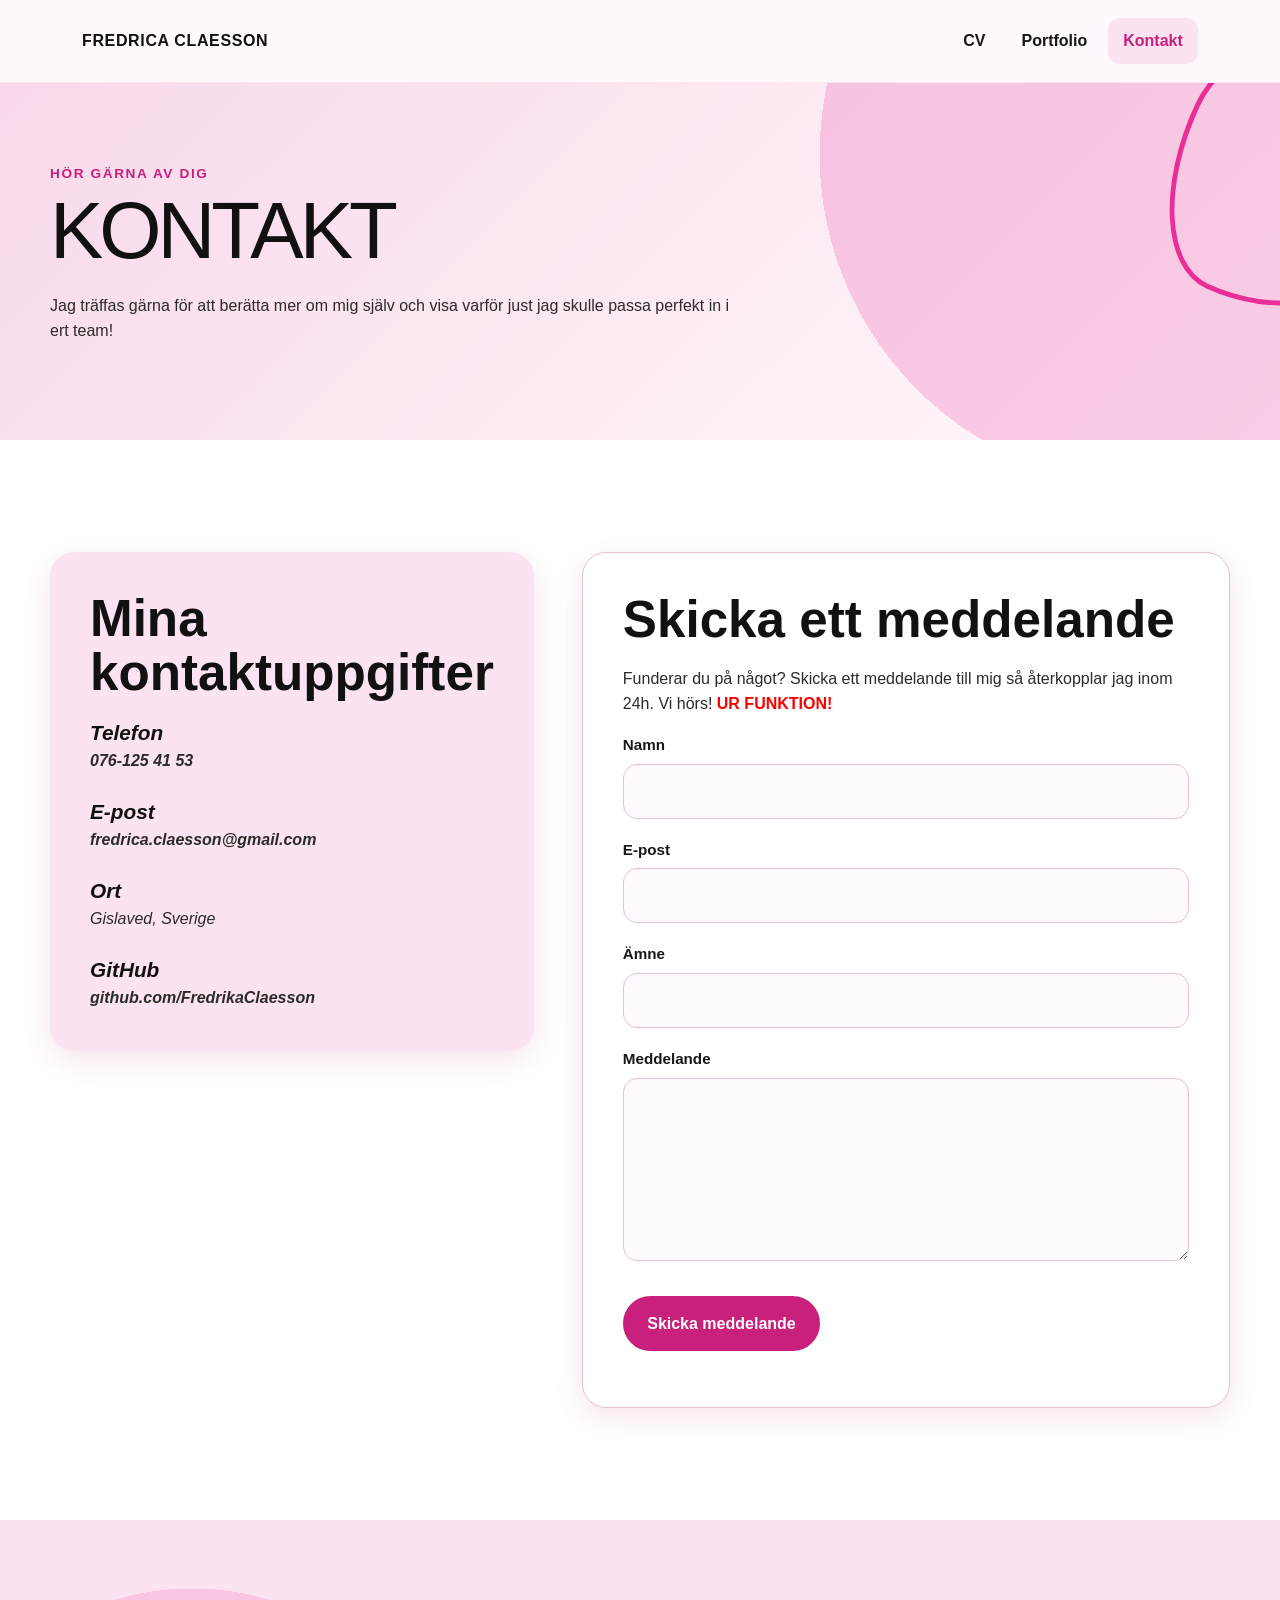
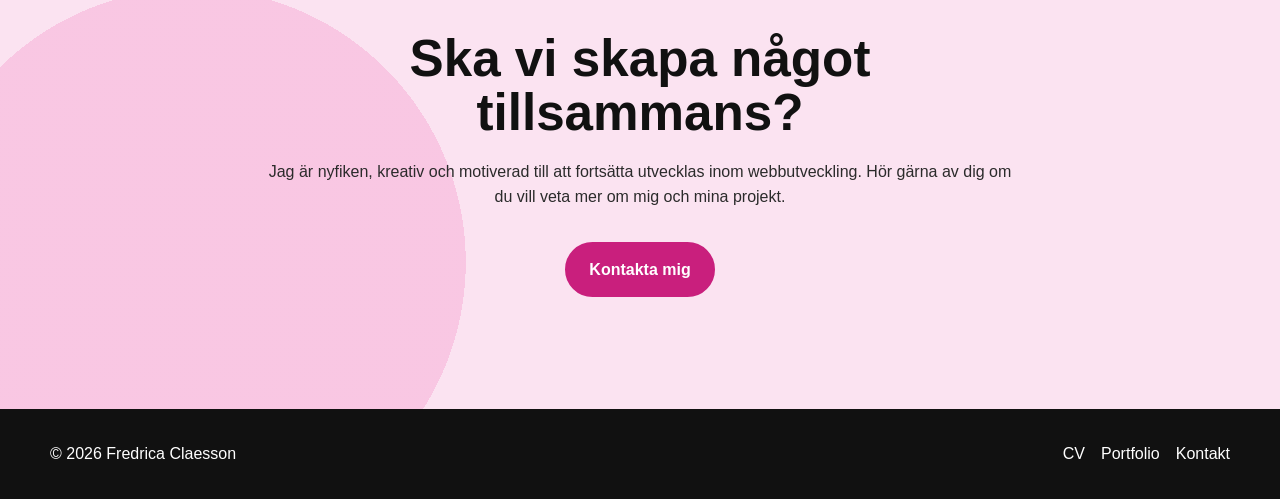
==== commit 2c27653e: "Add files via upload" ====
--- a/kontakt.html
+++ b/kontakt.html
@@ -319,4 +319,4 @@
 
 </body>
 
-</html>
+</html>
--- a/cv.css
+++ b/cv.css
@@ -7,16 +7,19 @@
 /* =========================
    1. GRUNDINSTÄLLNINGAR
    ========================= */
-/* Grundinställningar för hela sidan */
+
+/* Gör storleksberäkningar enklare för alla element */
 *,
 *::before,
 *::after {
     box-sizing: border-box;
 }
-/* Gör scrollningen mjuk */
+
+/* Mjuk scrollning mellan exempelvis ankarlänkar */
 html {
     scroll-behavior: smooth;
 }
+
 /* Sidans grundutseende */
 body {
     margin: 0;
@@ -25,21 +28,25 @@
     background-color: #fff8fc;
     line-height: 1.6;
 }
+
 /* Gör bilder responsiva */
 img {
     display: block;
     max-width: 100%;
 }
+
 /* Tar bort standardutseendet på länkar */
 a {
     color: inherit;
     text-decoration: none;
 }
+
 /* Tar bort standardmarginaler från listor */
 ul {
     margin: 0;
     padding: 0;
 }
+
 /* Formulärelement använder samma typsnitt som sidan */
 button,
 input,
@@ -49,9 +56,9 @@
 
 
 /* =========================
-   2. FÄRGER & GENERELLA KLASSER
-   ========================= */
-/* Variabler för färger och storlekar som används flera gånger */
+   2. FÄRGER & VARIABLER
+   ========================= */
+
 :root {
     --pink-light: #fbe3f1;
     --pink-soft: #f7bfdc;
@@ -65,14 +72,14 @@
     --muted: #666666;
 
     --border: #e8bfd4;
-    /* Skugga som används på olika kort */
+
     --shadow:
         0 10px 30px rgba(182, 45, 116, 0.12);
-/* Rundade hörn */
+
     --radius-small: 14px;
     --radius-medium: 24px;
     --radius-large: 40px;
-/* Sidans maximala bredd */
+
     --max-width: 1180px;
 }
 
@@ -80,7 +87,8 @@
 /* =========================
    3. TYPOGRAFI
    ========================= */
-/* Tar bort standardmarginal ovanför text */
+
+/* Tar bort standardmarginal ovanför rubriker och text */
 h1,
 h2,
 h3,
@@ -88,27 +96,27 @@
 p {
     margin-top: 0;
 }
-/* Samma färg på alla rubriker */
+
+/* Gemensam färg på rubriker */
 h1,
 h2,
 h3,
 h4 {
     color: var(--black);
 }
-/* Sidans största rubrik */
+
+/* H1 används i sidhuvudet för namnet */
 h1 {
-    font-size: clamp(2.8rem, 11vw, 5rem);
-    line-height: 0.95;
-    font-weight: 500;
-    letter-spacing: -0.05em;
-    text-transform: uppercase;
-}
-/* Huvudrubriker för sektioner */
+    margin-bottom: 0;
+}
+
+/* Huvudrubriker på sidan */
 h2 {
     font-size: clamp(2rem, 7vw, 3.2rem);
     line-height: 1.05;
     margin-bottom: 1.2rem;
 }
+
 /* Mindre rubriker */
 h3 {
     font-size: 1.3rem;
@@ -126,26 +134,30 @@
     font-size: 1rem;
     color: var(--text);
 }
-/* Gör text i strong fet */
+
+/* Fet text */
 strong {
     font-weight: 700;
 }
 
-/* Text för ur funktion */
+/* Text som visar att formuläret inte fungerar */
 .ur-funktion {
     color: red;
-    font-weight: bold;
-}
+    font-weight: 700;
+}
+
 
 /* =========================
    4. GEMENSAM LAYOUT
    ========================= */
+
 /* Grundinställningar för sidans sektioner */
 .section {
     position: relative;
     padding: 4.5rem 1.25rem;
     overflow: hidden;
 }
+
 /* Centrerar innehållet och begränsar bredden */
 .section-container,
 .header-container,
@@ -153,13 +165,16 @@
     width: min(100%, var(--max-width));
     margin: 0 auto;
 }
+
 /* Liten etikett ovanför vissa rubriker */
 .section-label {
     margin-bottom: 0.5rem;
+
     font-size: 0.85rem;
     font-weight: 700;
     text-transform: uppercase;
     letter-spacing: 0.12em;
+
     color: var(--pink-dark);
 }
 
@@ -167,41 +182,61 @@
 /* =========================
    5. HEADER
    ========================= */
+
 /* Sidans översta meny */
 .site-header {
     position: sticky;
     top: 0;
-   z-index: 1000; /* Gör att headern ligger ovanför annat innehåll */
+    z-index: 1000;
+
     background-color: rgba(255, 248, 252, 0.96);
-    backdrop-filter: blur(12px); /* Ger en suddig effekt bakom headern */
+    backdrop-filter: blur(12px);
+
     border-bottom: 1px solid rgba(201, 31, 125, 0.08);
 }
-/* Placerar loggan och menyknappen bredvid varandra */
+
+/* Placerar logga och meny bredvid varandra */
 .header-container {
     min-height: 74px;
+
     display: flex;
     align-items: center;
     justify-content: space-between;
     gap: 1rem;
+
     padding: 0 1.25rem;
 }
-/* Utseende på namnet (loggan) */
+
+/*
+   H1 fungerar som sidans huvudrubrik i headern.
+   Klassen logo gör att den ändå visas som en liten logotyp.
+*/
 .logo {
+    margin: 0;
+
     font-size: 1rem;
     font-weight: 700;
+    line-height: 1.2;
+
     text-transform: uppercase;
     letter-spacing: 0.04em;
 }
 
+/* Gör hela namnet klickbart */
+.logo a {
+    display: inline-block;
+}
+
 
 /* =========================
    6. MOBILMENY
    ========================= */
+
 /* Knappen som öppnar mobilmenyn */
 .menu-button {
     width: 46px;
     height: 46px;
-/* Flexbox placerar strecken i hamburgermenyn */
+
     display: flex;
     flex-direction: column;
     justify-content: center;
@@ -213,28 +248,34 @@
     border-radius: 50%;
 
     background-color: var(--pink-soft);
-   cursor: pointer; /* Visar en hand när man håller musen över knappen */
-}
+
+    cursor: pointer;
+}
+
 /* De tre strecken i hamburgermenyn */
 .menu-button span {
     display: block;
+
     width: 100%;
     height: 2px;
 
     background-color: var(--black);
-/* Gör förändringen mjuk när menyn öppnas */
+
     transition:
         transform 0.3s ease,
         opacity 0.3s ease;
 }
-/* Första strecket roteras när menyn är öppen */
+
+/* Första strecket roteras när menyn öppnas */
 .menu-button.is-active span:nth-child(1) {
     transform: translateY(7px) rotate(45deg);
 }
-/* Mittenstrecket försvinner när menyn är öppen */
+
+/* Mittenstrecket försvinner */
 .menu-button.is-active span:nth-child(2) {
     opacity: 0;
 }
+
 /* Sista strecket roteras åt andra hållet */
 .menu-button.is-active span:nth-child(3) {
     transform: translateY(-7px) rotate(-45deg);
@@ -244,6 +285,7 @@
 /* =========================
    7. NAVIGATION
    ========================= */
+
 /* Navigationen är stängd från början på mobil */
 .main-navigation {
     position: absolute;
@@ -252,29 +294,34 @@
     left: 0;
 
     width: 100%;
+    max-height: 0;
+
+    overflow: hidden;
 
     background-color: var(--white);
-/* max-height 0 gömmer menyn */
-    max-height: 0;
-    overflow: hidden;
-/* Ger en mjuk öppning och stängning */
+
+    box-shadow: 0 12px 30px rgba(0, 0, 0, 0.08);
+
     transition: max-height 0.35s ease;
-
-    box-shadow: 0 12px 30px rgba(0, 0, 0, 0.08);
-}
-/* När JavaScript lägger till klassen is-open visas menyn */
+}
+
+/* JavaScript lägger till denna klass när menyn öppnas */
 .main-navigation.is-open {
     max-height: 320px;
 }
-/* Tar bort listpunkter och ger luft runt menyn */
+
+/* Navigationens lista */
 .main-navigation ul {
     list-style: none;
+
     padding: 1rem 1.25rem 1.5rem;
 }
-/* Lägger mellanrum mellan menyvalen */
+
+/* Mellanrum mellan menyval */
 .main-navigation li + li {
     margin-top: 0.35rem;
 }
+
 /* Gör hela området runt texten klickbart */
 .main-navigation a {
     display: block;
@@ -285,12 +332,14 @@
 
     font-weight: 600;
 }
-/* Ändrar bakgrund när länken får fokus eller muspekaren är över */
+
+/* Hover och tangentbordsfokus */
 .main-navigation a:hover,
 .main-navigation a:focus-visible {
     background-color: var(--pink-light);
 }
-/* Markerar vilken sida användaren befinner sig på */
+
+/* Markerar sidan användaren befinner sig på */
 .main-navigation a[aria-current="page"] {
     color: var(--pink-dark);
     background-color: var(--pink-light);
@@ -300,17 +349,18 @@
 /* =========================
    8. HERO / STARTSIDA
    ========================= */
-/* Den stora introduktionsdelen högst upp på startsidan */
+
+/* Introduktionen på startsidan */
 .hero {
     position: relative;
-/* Grid används för att placera innehållet */
+
     display: grid;
     gap: 2rem;
 
     padding: 2rem 1.25rem 4.5rem;
 
     overflow: hidden;
-/* Flera gradients skapar den rosa bakgrunden */
+
     background:
         radial-gradient(
             circle at 5% 15%,
@@ -330,7 +380,8 @@
             #fff9fc 100%
         );
 }
-/* Skapar en dekorativ form utan extra HTML */
+
+/* Dekorativ form */
 .hero::before {
     content: "";
 
@@ -349,7 +400,8 @@
 
     opacity: 0.9;
 }
-/* Skapar ytterligare en dekorativ form */
+
+/* Ytterligare dekorativ form */
 .hero::after {
     content: "";
 
@@ -366,18 +418,22 @@
 
     transform: rotate(-30deg);
 }
-/* Gör att bild och text hamnar ovanför dekorationerna */
+
+/* Bild och text placeras ovanför dekorationerna */
 .hero-image-wrapper,
 .hero-content {
     position: relative;
     z-index: 2;
 }
+
 /* Behållare runt profilbilden */
 .hero-image-wrapper {
     width: min(100%, 430px);
+
     margin: 0 auto;
 }
-/* Rosa dekorativ form bakom profilbilden */
+
+/* Rosa dekorativ form bakom bilden */
 .hero-image-wrapper::before {
     content: "";
 
@@ -385,7 +441,7 @@
 
     inset: -12px;
 
-    z-index: -1; /* Negativt z-index placerar formen bakom bilden */
+    z-index: -1;
 
     background-color: var(--pink-soft);
 
@@ -393,22 +449,26 @@
 
     transform: rotate(-4deg);
 }
-/* Profilbildens utseende */
+
+/* Profilbild */
 .hero-image {
     width: 100%;
-    aspect-ratio: 4 / 5; /* Bestämmer bildens proportioner */
-
-    object-fit: cover; /* Bilden fyller området utan att bli utdragen */
+
+    aspect-ratio: 4 / 5;
+
+    object-fit: cover;
 
     border-radius: 48% 52% 60% 40% / 55% 45% 55% 45%;
 
     box-shadow: var(--shadow);
 }
+
 /* Begränsar bredden på texten */
 .hero-content {
     width: min(100%, 680px);
 }
-/* Den lilla texten ovanför namnet */
+
+/* Text ovanför namnet */
 .hero-subtitle {
     margin-bottom: 0.5rem;
 
@@ -416,15 +476,31 @@
     letter-spacing: 0.08em;
     text-transform: uppercase;
 }
-/* Luft under huvudrubriken */
-.hero-content h1 {
+
+/*
+   Namnet är nu H2 eftersom H1 ligger i headern.
+   Här får H2 samma stora utseende som den tidigare H1-rubriken.
+*/
+.hero-content > h2 {
     margin-bottom: 2.5rem;
-}
-/* Luft under Hej-rubriken */
-.hero-content h2 {
+
+    font-size: clamp(2.8rem, 11vw, 5rem);
+    line-height: 0.95;
+    font-weight: 500;
+
+    letter-spacing: -0.05em;
+    text-transform: uppercase;
+}
+
+/* "Hej!" är nu H3 */
+.hero-content > h3 {
     margin-bottom: 1rem;
-}
-/* Gör att textstycken inte blir för breda */
+
+    font-size: clamp(2rem, 7vw, 3.2rem);
+    line-height: 1.05;
+}
+
+/* Begränsar textens bredd */
 .hero-content p {
     max-width: 620px;
 }
@@ -433,7 +509,8 @@
 /* =========================
    9. KNAPPAR
    ========================= */
-/* Grundutseende för knappar/länkar med klassen button */
+
+/* Gemensamt utseende för knappar och knapplänkar */
 .button {
     display: inline-flex;
     align-items: center;
@@ -445,20 +522,23 @@
     padding: 0.8rem 1.4rem;
 
     border: 2px solid var(--pink-dark);
-    border-radius: 999px; /* Ett stort värde gör knappen helt rundad */
+    border-radius: 999px;
 
     background-color: var(--pink-dark);
     color: var(--white);
 
     font-weight: 700;
-/* Gör hover-effekterna mjuka */
+
+    cursor: pointer;
+
     transition:
         background-color 0.25s ease,
         color 0.25s ease,
         transform 0.25s ease,
         box-shadow 0.25s ease;
 }
-/* Effekt när användaren håller musen över knappen */
+
+/* Hover och fokus */
 .button:hover,
 .button:focus-visible {
     background-color: transparent;
@@ -473,16 +553,18 @@
 /* =========================
    10. UTBILDNING
    ========================= */
-/* Vit bakgrund på utbildningssektionen */
+
 .education-section {
     background-color: var(--white);
 }
-/* Grid för utbildningskorten */
+
+/* Grid för utbildningarna */
 .education-list {
     display: grid;
     gap: 1.25rem;
 }
-/* Utseende på varje utbildningbox */
+
+/* Varje utbildning */
 .education-card {
     padding: 1.5rem;
 
@@ -492,11 +574,11 @@
 
     box-shadow: var(--shadow);
 }
-/* Mindre mellanrum mellan textstycken i kortet */
+
 .education-card p {
     margin-bottom: 0.3rem;
 }
-/* Tar bort mellanrummet under sista textstycket */
+
 .education-card p:last-child {
     margin-bottom: 0;
 }
@@ -505,11 +587,12 @@
 /* =========================
    11. ERFARENHET
    ========================= */
-/* Rosa bakgrund på erfarenhetssektionen */
+
 .experience-section {
     background-color: var(--pink-light);
 }
-/* Dekorativ form i sektionen */
+
+/* Dekorativ form */
 .experience-section::after {
     content: "";
 
@@ -524,34 +607,40 @@
     border: 5px solid var(--pink-strong);
     border-radius: 50% 40% 58% 42% / 48% 55% 45% 52%;
 }
-/* Box som innehåller arbetslivserfarenheten */
+
+/* Arbetslivserfarenhet */
 .experience-card {
     position: relative;
-    z-index: 1; /* Ser till att boxen ligger framför dekorationen */
+    z-index: 1;
 
     padding: 1.6rem;
 
     border-radius: var(--radius-medium);
 
-    background-color: rgba(255, 255, 255, 0.7); /* Halvgenomskinlig vit bakgrund */
-}
-/* Färg och stil på datumet */
+    background-color: rgba(255, 255, 255, 0.7);
+}
+
+/* Datum */
 .experience-date {
     font-weight: 700;
     color: var(--pink-dark);
 }
-/* Referensdelen längst ner i boxen */
+
+/*
+   Referensen är nu ett aside-element men använder
+   fortfarande klassen reference.
+*/
 .reference {
     margin-top: 1.5rem;
     padding-top: 1rem;
 
     border-top: 1px solid var(--border);
 }
-/* Minskar avståndet mellan referenstexterna */
+
 .reference p {
     margin-bottom: 0.2rem;
 }
-/* Gör länkar i referensdelen tydligare */
+
 .reference a {
     font-weight: 700;
     color: var(--pink-dark);
@@ -561,21 +650,23 @@
 /* =========================
    12. KUNSKAPER
    ========================= */
-/* Vit bakgrund */
+
 .skills-section {
     background-color: var(--white);
 }
-/* Placerar kunskaperna bredvid varandra */
+
+/* Kunskaperna placeras bredvid varandra */
 .skills-list {
     display: flex;
-    flex-wrap: wrap; /* Flyttar ner innehåll på ny rad om det inte får plats */
+    flex-wrap: wrap;
     gap: 0.75rem;
 
     list-style: none;
 
     margin-top: 1.5rem;
 }
-/* Varje kunskap visas som en liten rundad etikett */
+
+/* Varje kunskap visas som en etikett */
 .skills-list li {
     padding: 0.7rem 1rem;
 
@@ -591,7 +682,7 @@
 /* =========================
    13. ROLIG FAKTA
    ========================= */
-/* Bakgrund med rosa dekorativ cirkel */
+
 .facts-section {
     background:
         radial-gradient(
@@ -602,7 +693,8 @@
         ),
         var(--pink-light);
 }
-/* Inställningar för listan med fakta */
+
+/* Faktalistan */
 .facts-list {
     position: relative;
     z-index: 2;
@@ -611,12 +703,12 @@
 
     padding-left: 1.4rem;
 }
-/* Skapar mellanrum mellan listpunkterna */
+
 .facts-list li {
     margin-bottom: 1rem;
     padding-left: 0.3rem;
 }
-/* Ändrar färgen på listpunkterna */
+
 .facts-list li::marker {
     color: var(--pink-dark);
 }
@@ -625,19 +717,20 @@
 /* =========================
    14. PORTFOLIO PREVIEW
    ========================= */
-/* Förhandsvisningen av portfolion centreras */
+
 .portfolio-preview {
     text-align: center;
 
     background-color: var(--white);
 }
-/* Begränsar hur brett innehållet får vara */
+
 .portfolio-preview .section-container {
     max-width: 800px;
 }
-/* Centrerar och begränsar texten */
+
 .portfolio-preview p {
     max-width: 650px;
+
     margin-left: auto;
     margin-right: auto;
 }
@@ -646,14 +739,15 @@
 /* =========================
    15. SIDHERO
    ========================= */
-/* Hero-del som används på undersidor */
+
+/* Hero som används på Portfolio och Kontakt */
 .page-hero {
     position: relative;
 
     padding: 4rem 1.25rem;
 
     overflow: hidden;
-/* Skapar den rosa bakgrunden */
+
     background:
         radial-gradient(
             circle at 90% 20%,
@@ -667,7 +761,8 @@
             #fff9fc
         );
 }
-/* Dekorativ form i sidheron */
+
+/* Dekorativ form */
 .page-hero::after {
     content: "";
 
@@ -687,16 +782,29 @@
 
     transform: rotate(25deg);
 }
-/* Placerar texten ovanför dekorationen */
+
+/* Texten placeras framför dekorationen */
 .page-hero .section-container {
     position: relative;
     z-index: 1;
 }
-/* Luft under sidans huvudrubrik */
-.page-hero h1 {
+
+/*
+   Sidrubriken är nu H2 eftersom H1 ligger i headern.
+   Den får samma stora stil som den tidigare H1-rubriken.
+*/
+.page-hero h2 {
     margin-bottom: 1.5rem;
-}
-/* Gör texten lättare att läsa genom att begränsa bredden */
+
+    font-size: clamp(2.8rem, 11vw, 5rem);
+    line-height: 0.95;
+    font-weight: 500;
+
+    letter-spacing: -0.05em;
+    text-transform: uppercase;
+}
+
+/* Begränsar brödtexten */
 .page-hero p {
     max-width: 700px;
 }
@@ -705,24 +813,29 @@
 /* =========================
    16. PORTFOLIO - PROJEKT
    ========================= */
-/* Bakgrund för projektsektionen */
+
 .projects-section {
     background-color: var(--pink-light);
 }
-/* Luft under sektionens rubrik */
+
+/*
+   section-heading är nu ett semantiskt header-element.
+*/
 .section-heading {
     margin-bottom: 2rem;
 }
+
 /* Grid som håller projektkorten */
 .projects-grid {
     display: grid;
     gap: 1.5rem;
 }
-/* Utseende för varje projektkort */
+
+/* Varje projekt är ett article-element */
 .project-card {
     position: relative;
 
-    overflow: hidden; /* Gör att innehåll inte sticker utanför rundade hörn */
+    overflow: hidden;
 
     border-radius: var(--radius-medium);
 
@@ -730,21 +843,26 @@
 
     box-shadow: var(--shadow);
 }
-/* Projektets nummer */
+
+/* Projektnummer */
 .project-number {
+    margin: 0;
     padding: 1.2rem 1.4rem;
 
     background-color: var(--pink-soft);
+    color: var(--black);
 
     font-size: 2.2rem;
     font-weight: 700;
     line-height: 1;
 }
-/* Innehållet i projektboxen */
+
+/* Projektets innehåll */
 .project-content {
     padding: 1.5rem;
 }
-/* Visar vilken typ av projekt det är */
+
+/* Projektkategori */
 .project-category {
     margin-bottom: 0.5rem;
 
@@ -752,10 +870,14 @@
 
     font-size: 0.8rem;
     font-weight: 700;
+
     text-transform: uppercase;
     letter-spacing: 0.1em;
 }
-/* Behållare för projektets länkar */
+
+/*
+   Projektlänkarna ligger nu i ett nav-element.
+*/
 .project-links {
     display: flex;
     flex-wrap: wrap;
@@ -763,7 +885,8 @@
 
     margin-top: 1.25rem;
 }
-/* Gör projektlänkarna till små knappar */
+
+/* Projektlänkar som små knappar */
 .project-links a {
     display: inline-block;
 
@@ -780,7 +903,7 @@
         background-color 0.25s ease,
         color 0.25s ease;
 }
-/* Ändrar knappens färger vid hover och fokus */
+
 .project-links a:hover,
 .project-links a:focus-visible {
     background-color: var(--pink-dark);
@@ -791,13 +914,13 @@
 /* =========================
    17. GITHUB-SEKTION
    ========================= */
-/* Centrerar innehållet i GitHub-sektionen */
+
 .github-section {
     text-align: center;
 
     background-color: var(--white);
 }
-/* Begränsar bredden på innehållet */
+
 .github-section .section-container {
     max-width: 760px;
 }
@@ -806,16 +929,21 @@
 /* =========================
    18. KONTAKTSIDA
    ========================= */
-/* Vit bakgrund för kontaktdelen */
+
 .contact-section {
     background-color: var(--white);
 }
-/* Grid som håller kontaktinformation och formulär */
+
+/* Grid för kontaktuppgifter och formulär */
 .contact-layout {
     display: grid;
     gap: 2rem;
 }
-/* Gemensamt utseende för kontaktkort och formulär */
+
+/*
+   contact-information är nu address.
+   contact-form-wrapper är nu section.
+*/
 .contact-information,
 .contact-form-wrapper {
     padding: 1.6rem;
@@ -824,43 +952,48 @@
 
     box-shadow: var(--shadow);
 }
-/* Rosa bakgrund på kontaktinformationen */
+
+/* Kontaktuppgifter */
 .contact-information {
     background-color: var(--pink-light);
-}
-/* Vit bakgrund och kant runt formuläret */
+
+    font-style: normal;
+}
+
+/* Formuläret */
 .contact-form-wrapper {
     background-color: var(--white);
 
     border: 1px solid var(--border);
 }
-/* Tar bort kursiv standardstil från address */
-address {
-    font-style: normal;
-}
-/* Mellanrum mellan olika kontaktuppgifter */
+
+/* Kontaktuppgifter */
 .contact-item {
     margin-bottom: 1.5rem;
 }
-/* Tar bort mellanrum efter sista kontaktuppgiften */
+
+/* Tar bort sista mellanrummet */
 .contact-item:last-child {
     margin-bottom: 0;
 }
-/* Mindre luft under underrubriken */
+
 .contact-item h3 {
     margin-bottom: 0.15rem;
 }
-/* Textfärg för kontaktuppgifter */
+
+/* Kontaktuppgifternas text */
 .contact-item p,
 .contact-item a {
     color: var(--text);
 }
-/* Gör långa länkar enklare att visa på små skärmar */
+
+/* Långa länkar kan brytas på små skärmar */
 .contact-item a {
     word-break: break-word;
+
     font-weight: 600;
 }
-/* Ändrar färg när användaren håller över länken */
+
 .contact-item a:hover,
 .contact-item a:focus-visible {
     color: var(--pink-dark);
@@ -870,11 +1003,16 @@
 /* =========================
    19. FORMULÄR
    ========================= */
-/* Mellanrum mellan formulärets olika fält */
+
+/*
+   form-group är nu ett p-element.
+   Marginalen används för avstånd mellan fälten.
+*/
 .form-group {
     margin-bottom: 1.2rem;
 }
-/* Utseende på texten ovanför formulärfälten */
+
+/* Etiketter ovanför formulärfält */
 .form-group label {
     display: block;
 
@@ -883,7 +1021,8 @@
     font-size: 0.95rem;
     font-weight: 700;
 }
-/* Grundutseende för input och textarea */
+
+/* Input och textarea */
 .form-group input,
 .form-group textarea {
     width: 100%;
@@ -894,20 +1033,23 @@
     border-radius: var(--radius-small);
 
     background-color: #fffafd;
-
     color: var(--text);
 
-    outline: none; /* Tar bort webbläsarens vanliga outline */
+    outline: none;
 
     transition:
         border-color 0.2s ease,
         box-shadow 0.2s ease;
 }
-/* Användaren kan ändra höjden på meddelanderutan */
+
+/* Textområdet kan ändras på höjden */
 .form-group textarea {
+    display: block;
+
     resize: vertical;
 }
-/* Markerar vilket formulärfält användaren skriver i */
+
+/* Fokus på formulärfält */
 .form-group input:focus,
 .form-group textarea:focus {
     border-color: var(--pink-dark);
@@ -915,9 +1057,11 @@
     box-shadow:
         0 0 0 4px rgba(201, 31, 125, 0.12);
 }
-/* Meddelande som visas vid formuläret */
+
+/* Meddelande från JavaScript */
 .form-message {
     margin-top: 1rem;
+    margin-bottom: 0;
 
     font-weight: 700;
     color: var(--pink-dark);
@@ -927,7 +1071,7 @@
 /* =========================
    20. KONTAKT CTA
    ========================= */
-/* CTA betyder Call To Action och uppmanar användaren att göra något */
+
 .contact-cta {
     text-align: center;
 
@@ -940,7 +1084,7 @@
         ),
         var(--pink-light);
 }
-/* Begränsar bredden på innehållet */
+
 .contact-cta .section-container {
     max-width: 760px;
 }
@@ -949,35 +1093,38 @@
 /* =========================
    21. FOOTER
    ========================= */
-/* Sidans nedersta del */
+
 .site-footer {
     padding: 2rem 1.25rem;
 
     background-color: var(--black);
     color: var(--white);
 }
-/* På mobil placeras innehållet under varandra */
+
+/* På mobil ligger innehållet under varandra */
 .footer-container {
     display: flex;
     flex-direction: column;
     gap: 1rem;
 }
-/* Vit text i sidfoten */
+
 .site-footer p {
     margin: 0;
+
     color: var(--white);
 }
-/* Placerar navigationslänkarna bredvid varandra */
+
+/* Sidfotsnavigation */
 .site-footer nav {
     display: flex;
     flex-wrap: wrap;
     gap: 1rem;
 }
-/* Vita länkar i sidfoten */
+
 .site-footer a {
     color: var(--white);
 }
-/* Rosa färg när länken får fokus eller hover */
+
 .site-footer a:hover,
 .site-footer a:focus-visible {
     color: var(--pink-soft);
@@ -987,7 +1134,8 @@
 /* =========================
    22. TILLGÄNGLIGHET
    ========================= */
-/* Visar tydligt vilket element som är markerat med tangentbordet */
+
+/* Tydligt tangentbordsfokus */
 a:focus-visible,
 button:focus-visible {
     outline: 3px solid var(--pink-dark);
@@ -1000,26 +1148,30 @@
    ========================================================= */
 
 @media (min-width: 700px) {
-/* Mer luft runt sektionerna på större skärmar */
+
+    /* Mer luft runt sektionerna */
     .section {
         padding:
             5.5rem
             2rem;
     }
-/* Mer utrymme på sidorna av headern */
+
+    /* Mer utrymme på sidorna av headern */
     .header-container {
         padding:
             0
             2rem;
     }
-/* Större avstånd i hero-sektionen */
+
+    /* Större avstånd i startsidans hero */
     .hero {
         padding:
             3.5rem
             2rem
             5.5rem;
     }
-/* Mer luft i hero på undersidor */
+
+    /* Mer luft i undersidornas hero */
     .page-hero {
         padding:
             5rem
@@ -1027,42 +1179,52 @@
     }
 
 
-    /* UTBILDNING */
-/* Visar utbildningskorten i två kolumner */
+    /* =========================
+       UTBILDNING
+       ========================= */
+
     .education-list {
         grid-template-columns:
             repeat(2, 1fr);
     }
 
 
-    /* PROJEKT */
-/* Visar projekt i två kolumner */
+    /* =========================
+       PROJEKT
+       ========================= */
+
     .projects-grid {
         grid-template-columns:
             repeat(2, 1fr);
     }
-/* Det tredje projektet tar hela bredden */
+
+    /* Tredje projektet tar hela raden på tablet */
     .project-card:nth-child(3) {
         grid-column:
             1 / -1;
     }
 
 
-    /* KONTAKT */
-/* Mer luft inuti kontaktkorten */
+    /* =========================
+       KONTAKT
+       ========================= */
+
     .contact-information,
     .contact-form-wrapper {
         padding: 2rem;
     }
 
 
-    /* FOOTER */
-/* På tablet visas innehållet bredvid varandra */
+    /* =========================
+       FOOTER
+       ========================= */
+
     .footer-container {
         flex-direction: row;
         align-items: center;
         justify-content: space-between;
     }
+
 }
 
 
@@ -1072,20 +1234,24 @@
 
 @media (min-width: 950px) {
 
-    /* HEADER */
-/* Headern fortsätter vara synlig vid scrollning */
+    /* =========================
+       HEADER
+       ========================= */
+
     .site-header {
         position: sticky;
     }
-/* Gör headern lite högre */
+
     .header-container {
         min-height: 82px;
     }
-/* Hamburgermenyn behövs inte på desktop */
+
+    /* Hamburgermenyn behövs inte på desktop */
     .menu-button {
         display: none;
     }
-/* Navigationen visas alltid på desktop */
+
+    /* Navigationen visas alltid */
     .main-navigation {
         position: static;
 
@@ -1095,9 +1261,10 @@
         overflow: visible;
 
         background-color: transparent;
+
         box-shadow: none;
     }
-/* Menylänkarna placeras bredvid varandra */
+
     .main-navigation ul {
         display: flex;
         align-items: center;
@@ -1105,11 +1272,11 @@
 
         padding: 0;
     }
-/* Tar bort avståndet som användes i mobilmenyn */
+
     .main-navigation li + li {
         margin-top: 0;
     }
-/* Justerar storleken på länkarna */
+
     .main-navigation a {
         padding:
             0.65rem
@@ -1117,11 +1284,13 @@
     }
 
 
-    /* HERO */
-/* Hero fyller nästan hela skärmens höjd */
+    /* =========================
+       HERO
+       ========================= */
+
     .hero {
         min-height: calc(100vh - 82px);
-/* Bild och text visas i två kolumner */
+
         grid-template-columns:
             minmax(360px, 0.9fr)
             minmax(420px, 1.1fr);
@@ -1134,20 +1303,21 @@
             5rem
             max(2rem, calc((100vw - var(--max-width)) / 2));
     }
-/* Bildbehållaren använder hela sin kolumn */
+
     .hero-image-wrapper {
         width: 100%;
     }
-/* Anpassar bildens proportioner för desktop */
+
     .hero-image {
         aspect-ratio: 0.84;
     }
-/* Begränsar bredden på textinnehållet */
+
     .hero-content {
         max-width: 630px;
     }
-/* Gör huvudrubriken större på desktop */
-    .hero-content h1 {
+
+    /* Det stora namnet i hero */
+    .hero-content > h2 {
         font-size:
             clamp(
                 4rem,
@@ -1157,14 +1327,17 @@
 
         margin-bottom: 3rem;
     }
-/* Gör underrubriken större */
-    .hero-content h2 {
+
+    /* Hej-rubriken */
+    .hero-content > h3 {
         font-size: 3rem;
     }
 
 
-    /* ERFARENHET */
-/* Begränsar bredden och ger mer luft i kortet */
+    /* =========================
+       ERFARENHET
+       ========================= */
+
     .experience-card {
         max-width: 850px;
 
@@ -1172,8 +1345,10 @@
     }
 
 
-    /* FAKTA */
-/* Delar upp sektionen i två kolumner */
+    /* =========================
+       FAKTA
+       ========================= */
+
     .facts-section .section-container {
         display: grid;
 
@@ -1185,26 +1360,30 @@
 
         align-items: start;
     }
-/* Begränsar rubrikens bredd */
+
     .facts-section h2 {
         max-width: 350px;
     }
 
 
-    /* PROJEKT */
-/* Visar projekten i tre kolumner */
+    /* =========================
+       PROJEKT
+       ========================= */
+
     .projects-grid {
         grid-template-columns:
             repeat(3, 1fr);
     }
-/* Det tredje kortet behöver inte längre ta hela raden */
+
     .project-card:nth-child(3) {
         grid-column: auto;
     }
 
 
-    /* KONTAKT */
-/* Delar upp kontaktinformation och formulär i två kolumner */
+    /* =========================
+       KONTAKT
+       ========================= */
+
     .contact-layout {
         grid-template-columns:
             0.85fr
@@ -1214,11 +1393,12 @@
 
         gap: 3rem;
     }
-/* Mer luft inne i kontaktkorten */
+
     .contact-information,
     .contact-form-wrapper {
         padding: 2.5rem;
     }
+
 }
 
 
@@ -1227,23 +1407,28 @@
    ========================================================= */
 
 @media (min-width: 1200px) {
-/* Ger större mellanrum ovanför och under sektionerna */
+
+    /* Mer luft runt sektionerna */
     .section {
         padding-top: 7rem;
         padding-bottom: 7rem;
     }
-/* Ökar avståndet mellan bild och text */
+
+    /* Större avstånd mellan bild och text */
     .hero {
         gap: 6rem;
     }
-/* Ger mer utrymme inuti utbildningskorten */
+
+    /* Mer luft i utbildningskorten */
     .education-card {
         padding: 2rem;
     }
-/* Ger mer utrymme inuti projektkorten */
+
+    /* Mer luft i projektkorten */
     .project-content {
         padding: 2rem;
     }
+
 }
 
 
@@ -1253,7 +1438,7 @@
    ========================================================= */
 
 @media (prefers-reduced-motion: reduce) {
-/* Stänger nästan helt av animationer och mjuka övergångar */
+
     *,
     *::before,
     *::after {
@@ -1262,4 +1447,5 @@
         animation-duration: 0.01ms !important;
         animation-iteration-count: 1 !important;
     }
-}
+
+}
